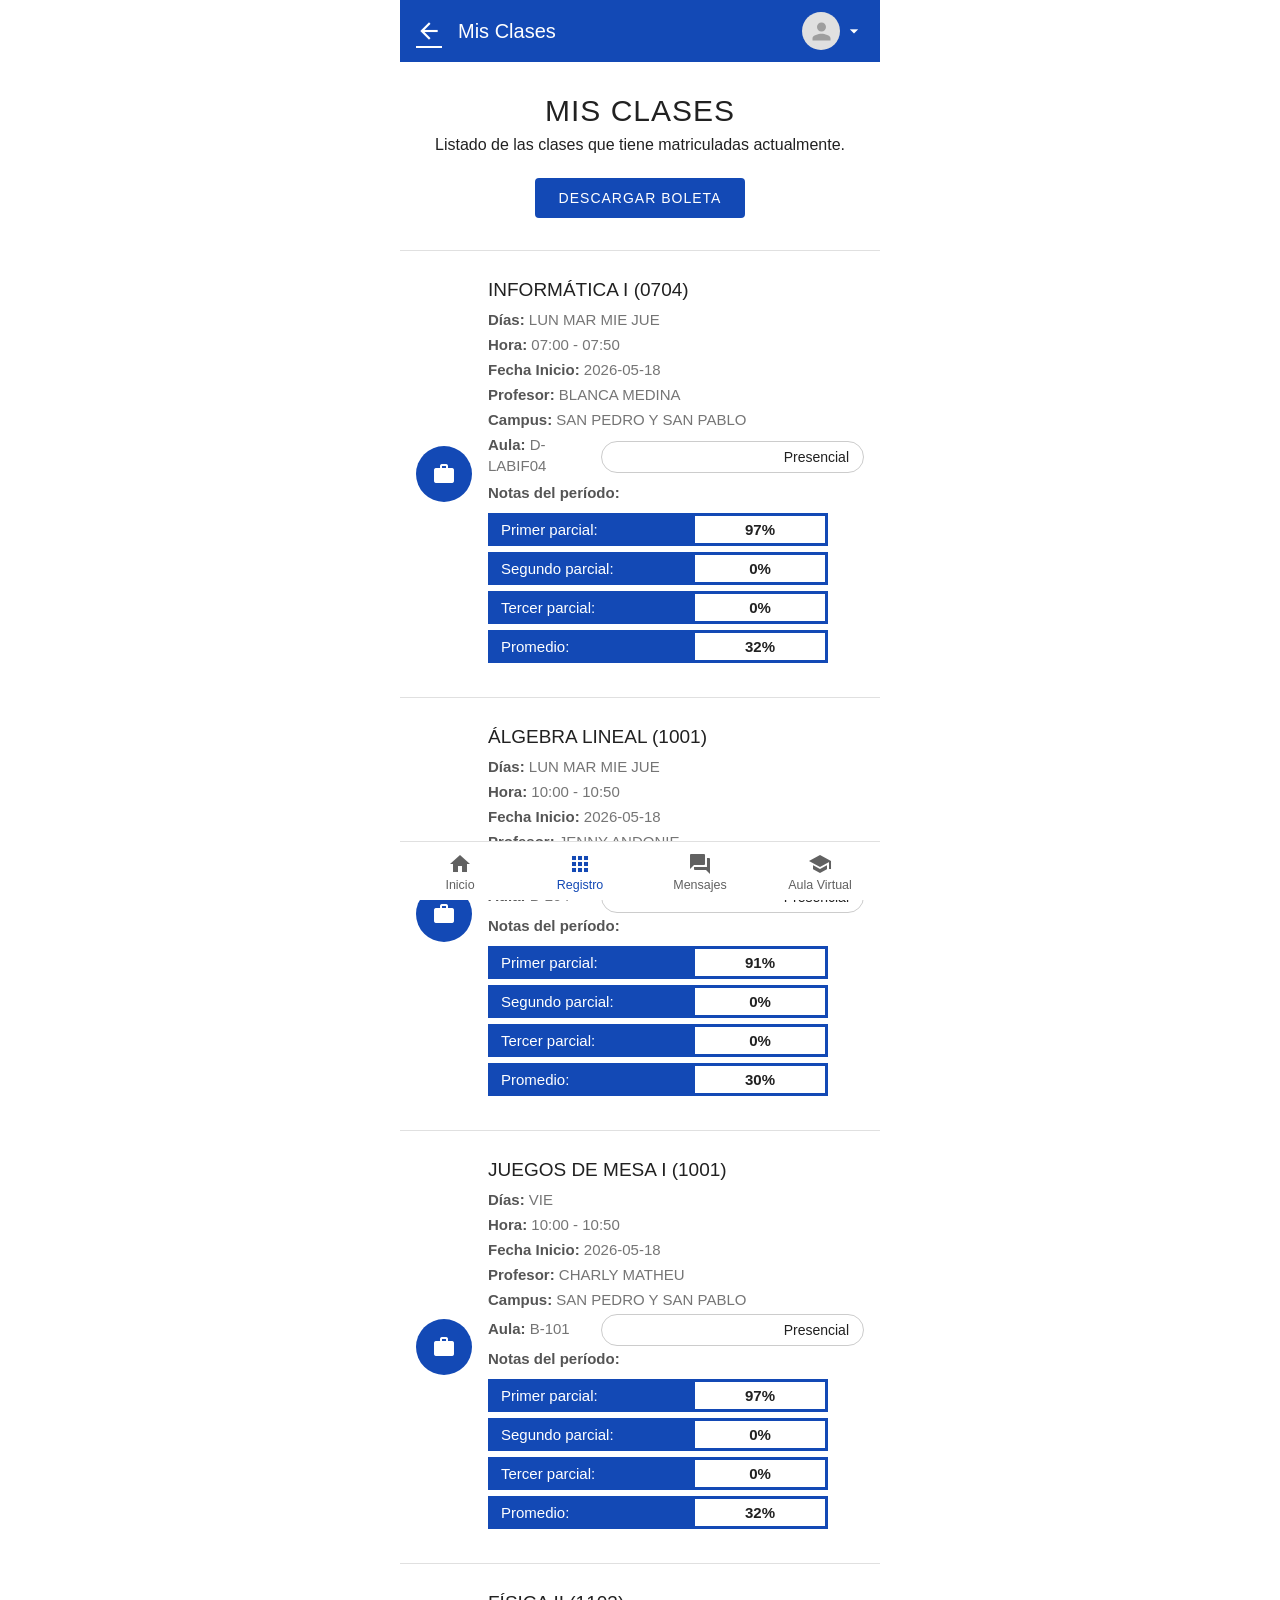
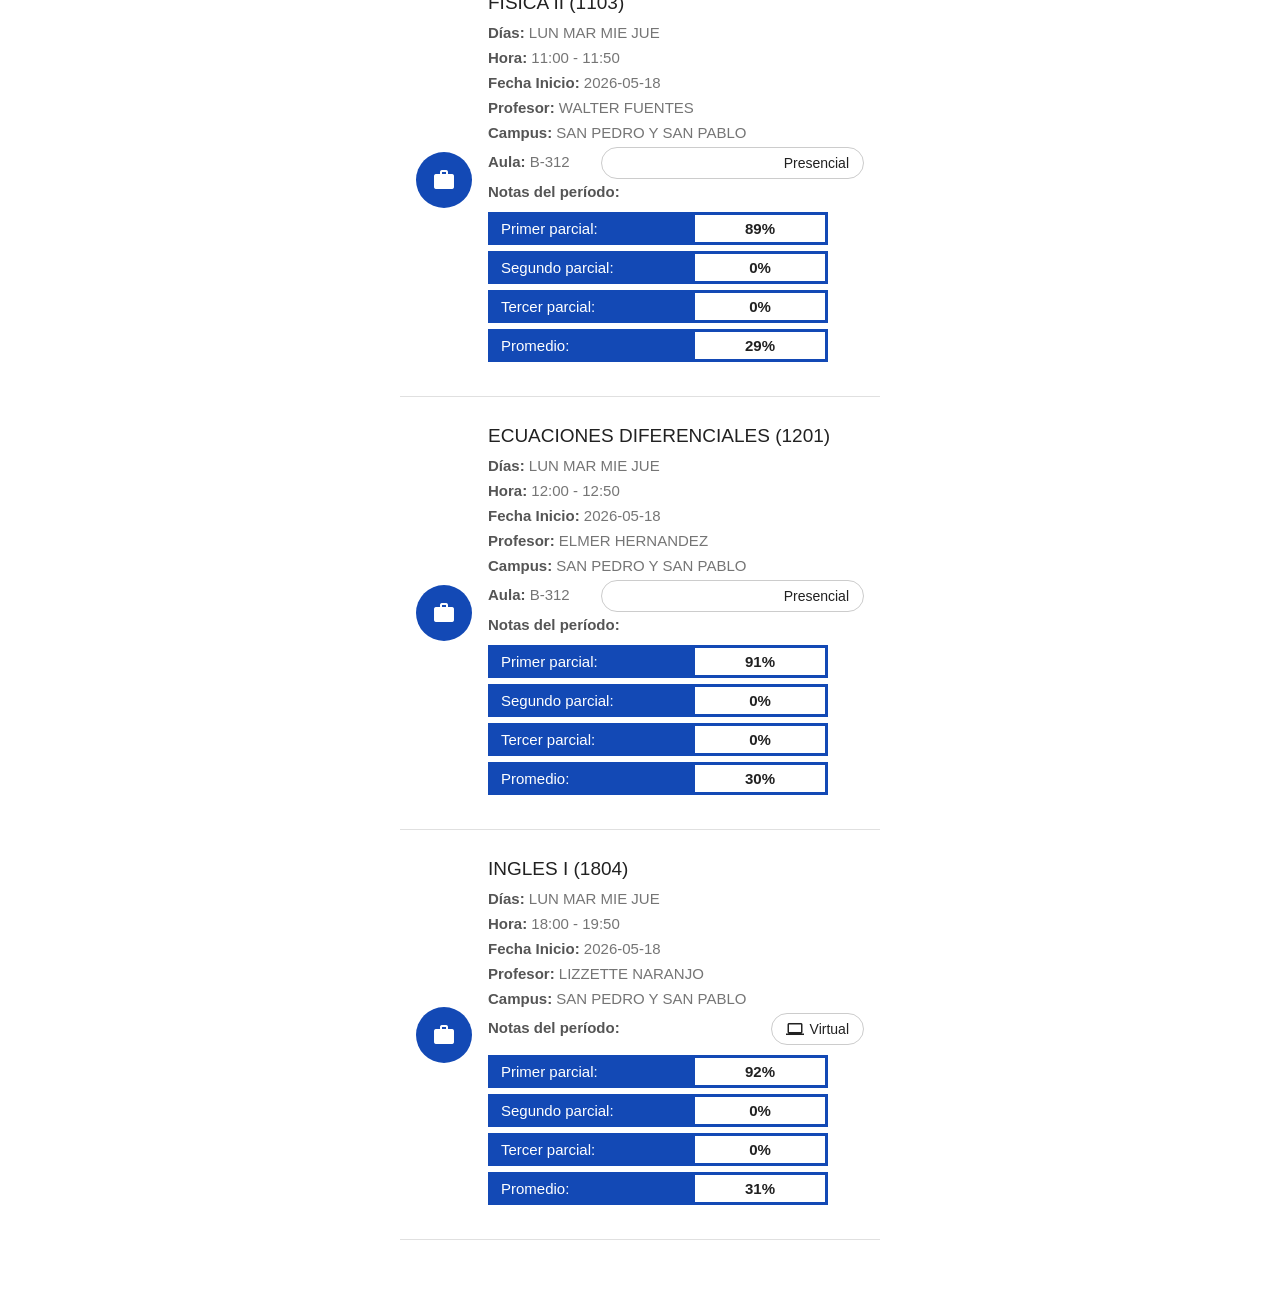
==== clases.html @ 492b10b8 "Interfaz móvil UNICAH: inicio, registro y mis clases con notas Co-Authored-By: Claude Fable 5 <norep" ====
<!DOCTYPE html>
<html lang="es">
<head>
  <meta charset="UTF-8">
  <meta name="viewport" content="width=device-width, initial-scale=1.0">
  <title>Mis Clases | UNICAH</title>
  <link href="https://fonts.googleapis.com/icon?family=Material+Icons" rel="stylesheet">
  <link rel="stylesheet" href="styles.css">
</head>
<body>

  <header class="appbar">
    <a href="registro.html" style="color:#fff;display:flex"><span class="material-icons">arrow_back</span></a>
    <h1>Mis Clases</h1>
    <div class="avatar">
      <div class="foto"></div>
      <span class="material-icons" style="font-size:20px">arrow_drop_down</span>
    </div>
  </header>

  <section class="encabezado-clases">
    <h2>MIS CLASES</h2>
    <p>Listado de las clases que tiene matriculadas actualmente.</p>
    <button class="btn">DESCARGAR BOLETA</button>
  </section>

  <!-- INFORMÁTICA I -->
  <article class="clase">
    <div class="clase-icono"><span class="material-icons">work</span></div>
    <div class="clase-info">
      <h3>INFORMÁTICA I (0704)</h3>
      <p class="dato"><strong>Días:</strong> LUN MAR MIE JUE</p>
      <p class="dato"><strong>Hora:</strong> 07:00 - 07:50</p>
      <p class="dato"><strong>Fecha Inicio:</strong> 2026-05-18</p>
      <p class="dato"><strong>Profesor:</strong> BLANCA MEDINA</p>
      <p class="dato"><strong>Campus:</strong> SAN PEDRO Y SAN PABLO</p>
      <div class="fila-aula">
        <p class="dato"><strong>Aula:</strong> D-LABIF04</p>
        <span class="chip"><span class="material-icons">apartment</span>Presencial</span>
      </div>
      <div class="notas">
        <p class="notas-titulo">Notas del período:</p>
        <table class="tabla-notas">
          <tr><td>Primer parcial:</td><td>97%</td></tr>
          <tr><td>Segundo parcial:</td><td>0%</td></tr>
          <tr><td>Tercer parcial:</td><td>0%</td></tr>
          <tr><td>Promedio:</td><td>32%</td></tr>
        </table>
      </div>
    </div>
  </article>

  <!-- ÁLGEBRA LINEAL -->
  <article class="clase">
    <div class="clase-icono"><span class="material-icons">work</span></div>
    <div class="clase-info">
      <h3>ÁLGEBRA LINEAL (1001)</h3>
      <p class="dato"><strong>Días:</strong> LUN MAR MIE JUE</p>
      <p class="dato"><strong>Hora:</strong> 10:00 - 10:50</p>
      <p class="dato"><strong>Fecha Inicio:</strong> 2026-05-18</p>
      <p class="dato"><strong>Profesor:</strong> JENNY ANDONIE</p>
      <p class="dato"><strong>Campus:</strong> SAN PEDRO Y SAN PABLO</p>
      <div class="fila-aula">
        <p class="dato"><strong>Aula:</strong> B-204</p>
        <span class="chip"><span class="material-icons">apartment</span>Presencial</span>
      </div>
      <div class="notas">
        <p class="notas-titulo">Notas del período:</p>
        <table class="tabla-notas">
          <tr><td>Primer parcial:</td><td>91%</td></tr>
          <tr><td>Segundo parcial:</td><td>0%</td></tr>
          <tr><td>Tercer parcial:</td><td>0%</td></tr>
          <tr><td>Promedio:</td><td>30%</td></tr>
        </table>
      </div>
    </div>
  </article>

  <!-- JUEGOS DE MESA I -->
  <article class="clase">
    <div class="clase-icono"><span class="material-icons">work</span></div>
    <div class="clase-info">
      <h3>JUEGOS DE MESA I (1001)</h3>
      <p class="dato"><strong>Días:</strong> VIE</p>
      <p class="dato"><strong>Hora:</strong> 10:00 - 10:50</p>
      <p class="dato"><strong>Fecha Inicio:</strong> 2026-05-18</p>
      <p class="dato"><strong>Profesor:</strong> CHARLY MATHEU</p>
      <p class="dato"><strong>Campus:</strong> SAN PEDRO Y SAN PABLO</p>
      <div class="fila-aula">
        <p class="dato"><strong>Aula:</strong> B-101</p>
        <span class="chip"><span class="material-icons">apartment</span>Presencial</span>
      </div>
      <div class="notas">
        <p class="notas-titulo">Notas del período:</p>
        <table class="tabla-notas">
          <tr><td>Primer parcial:</td><td>97%</td></tr>
          <tr><td>Segundo parcial:</td><td>0%</td></tr>
          <tr><td>Tercer parcial:</td><td>0%</td></tr>
          <tr><td>Promedio:</td><td>32%</td></tr>
        </table>
      </div>
    </div>
  </article>

  <!-- FÍSICA II -->
  <article class="clase">
    <div class="clase-icono"><span class="material-icons">work</span></div>
    <div class="clase-info">
      <h3>FÍSICA II (1103)</h3>
      <p class="dato"><strong>Días:</strong> LUN MAR MIE JUE</p>
      <p class="dato"><strong>Hora:</strong> 11:00 - 11:50</p>
      <p class="dato"><strong>Fecha Inicio:</strong> 2026-05-18</p>
      <p class="dato"><strong>Profesor:</strong> WALTER FUENTES</p>
      <p class="dato"><strong>Campus:</strong> SAN PEDRO Y SAN PABLO</p>
      <div class="fila-aula">
        <p class="dato"><strong>Aula:</strong> B-312</p>
        <span class="chip"><span class="material-icons">apartment</span>Presencial</span>
      </div>
      <div class="notas">
        <p class="notas-titulo">Notas del período:</p>
        <table class="tabla-notas">
          <tr><td>Primer parcial:</td><td>89%</td></tr>
          <tr><td>Segundo parcial:</td><td>0%</td></tr>
          <tr><td>Tercer parcial:</td><td>0%</td></tr>
          <tr><td>Promedio:</td><td>29%</td></tr>
        </table>
      </div>
    </div>
  </article>

  <!-- ECUACIONES DIFERENCIALES -->
  <article class="clase">
    <div class="clase-icono"><span class="material-icons">work</span></div>
    <div class="clase-info">
      <h3>ECUACIONES DIFERENCIALES (1201)</h3>
      <p class="dato"><strong>Días:</strong> LUN MAR MIE JUE</p>
      <p class="dato"><strong>Hora:</strong> 12:00 - 12:50</p>
      <p class="dato"><strong>Fecha Inicio:</strong> 2026-05-18</p>
      <p class="dato"><strong>Profesor:</strong> ELMER HERNANDEZ</p>
      <p class="dato"><strong>Campus:</strong> SAN PEDRO Y SAN PABLO</p>
      <div class="fila-aula">
        <p class="dato"><strong>Aula:</strong> B-312</p>
        <span class="chip"><span class="material-icons">apartment</span>Presencial</span>
      </div>
      <div class="notas">
        <p class="notas-titulo">Notas del período:</p>
        <table class="tabla-notas">
          <tr><td>Primer parcial:</td><td>91%</td></tr>
          <tr><td>Segundo parcial:</td><td>0%</td></tr>
          <tr><td>Tercer parcial:</td><td>0%</td></tr>
          <tr><td>Promedio:</td><td>30%</td></tr>
        </table>
      </div>
    </div>
  </article>

  <!-- INGLES I -->
  <article class="clase">
    <div class="clase-icono"><span class="material-icons">work</span></div>
    <div class="clase-info">
      <h3>INGLES I (1804)</h3>
      <p class="dato"><strong>Días:</strong> LUN MAR MIE JUE</p>
      <p class="dato"><strong>Hora:</strong> 18:00 - 19:50</p>
      <p class="dato"><strong>Fecha Inicio:</strong> 2026-05-18</p>
      <p class="dato"><strong>Profesor:</strong> LIZZETTE NARANJO</p>
      <p class="dato"><strong>Campus:</strong> SAN PEDRO Y SAN PABLO</p>
      <div class="fila-aula">
        <p class="dato"><strong>Notas del período:</strong></p>
        <span class="chip"><span class="material-icons">computer</span>Virtual</span>
      </div>
      <div class="notas">
        <table class="tabla-notas">
          <tr><td>Primer parcial:</td><td>92%</td></tr>
          <tr><td>Segundo parcial:</td><td>0%</td></tr>
          <tr><td>Tercer parcial:</td><td>0%</td></tr>
          <tr><td>Promedio:</td><td>31%</td></tr>
        </table>
      </div>
    </div>
  </article>

  <nav class="navbar">
    <a href="index.html">
      <span class="material-icons">home</span>
      Inicio
    </a>
    <a href="registro.html" class="activo">
      <span class="material-icons">apps</span>
      Registro
    </a>
    <a href="#">
      <span class="material-icons">forum</span>
      Mensajes
    </a>
    <a href="#">
      <span class="material-icons">school</span>
      Aula Virtual
    </a>
  </nav>

</body>
</html>
---- styles.css ----
:root {
  --azul: #1349b5;
  --azul-oscuro: #0d3a94;
  --gris-fondo: #f4f4f4;
  --gris-texto: #757575;
  --texto: #212121;
}

* {
  margin: 0;
  padding: 0;
  box-sizing: border-box;
}

body {
  font-family: Roboto, "Segoe UI", Arial, sans-serif;
  background: #fff;
  color: var(--texto);
  padding-bottom: 72px;
  max-width: 480px;
  margin: 0 auto;
}

/* ---------- Barra superior ---------- */
.appbar {
  position: sticky;
  top: 0;
  z-index: 10;
  display: flex;
  align-items: center;
  gap: 16px;
  background: var(--azul);
  color: #fff;
  padding: 12px 16px;
  min-height: 60px;
}

.appbar .material-icons {
  font-size: 26px;
  cursor: pointer;
}

.appbar h1 {
  font-size: 20px;
  font-weight: 500;
  flex: 1;
}

.avatar {
  display: flex;
  align-items: center;
  gap: 4px;
}

.avatar .foto {
  width: 38px;
  height: 38px;
  border-radius: 50%;
  background: #e0e0e0 url('data:image/svg+xml;utf8,<svg xmlns="http://www.w3.org/2000/svg" viewBox="0 0 24 24" fill="%239e9e9e"><path d="M12 12c2.21 0 4-1.79 4-4s-1.79-4-4-4-4 1.79-4 4 1.79 4 4 4zm0 2c-2.67 0-8 1.34-8 4v2h16v-2c0-2.66-5.33-4-8-4z"/></svg>') center/70% no-repeat;
}

/* ---------- Inicio ---------- */
.accesos {
  text-align: center;
  padding: 24px 16px 8px;
  background: var(--gris-fondo);
}

.accesos h2 {
  font-size: 16px;
  font-weight: 500;
  letter-spacing: 2px;
  margin-bottom: 16px;
}

.btn {
  display: inline-block;
  background: var(--azul);
  color: #fff;
  text-decoration: none;
  font-weight: 500;
  letter-spacing: 1px;
  padding: 12px 24px;
  border-radius: 4px;
  border: none;
  font-size: 14px;
  cursor: pointer;
}

.accesos .btn { margin: 0 8px 16px; }

.banner {
  margin: 16px;
  border-radius: 8px;
  overflow: hidden;
  box-shadow: 0 2px 8px rgba(0,0,0,.15);
}

.banner-img {
  background: linear-gradient(160deg, #10306e, #1349b5 55%, #2f6fe0);
  color: #fff;
  text-align: center;
  padding: 40px 24px;
}

.banner-img .escudo {
  font-size: 48px;
  margin-bottom: 24px;
}

.banner-img .amarillo {
  display: inline-block;
  background: #f5b400;
  color: #fff;
  font-size: 26px;
  font-weight: 700;
  padding: 12px 20px;
  border-radius: 12px;
  margin-bottom: 12px;
}

.banner-img .fechas {
  display: inline-block;
  background: #10306e;
  font-size: 22px;
  font-weight: 600;
  padding: 14px 22px;
  border-radius: 12px;
  margin-bottom: 32px;
}

.banner-img .contacto {
  background: #10306e;
  border-radius: 10px;
  padding: 10px 14px;
  display: flex;
  justify-content: space-between;
  align-items: center;
  font-size: 13px;
  text-align: left;
}

.banner-img .contacto strong { font-size: 16px; }

.bienvenida {
  padding: 24px 16px 40px;
  font-size: 28px;
  font-weight: 400;
}

/* ---------- Menú de registro ---------- */
.menu-lista { list-style: none; }

.menu-lista li {
  border-bottom: 1px solid #e0e0e0;
}

.menu-lista a {
  display: flex;
  align-items: center;
  gap: 20px;
  padding: 20px 16px;
  text-decoration: none;
  color: inherit;
}

.menu-icono {
  flex-shrink: 0;
  width: 48px;
  height: 48px;
  border-radius: 50%;
  background: var(--azul);
  color: #fff;
  display: flex;
  align-items: center;
  justify-content: center;
}

.menu-texto h3 {
  font-size: 18px;
  font-weight: 400;
  margin-bottom: 2px;
}

.menu-texto p {
  font-size: 14px;
  color: var(--gris-texto);
}

.menu-lista li.deshabilitado a { pointer-events: none; }
.menu-lista li.deshabilitado .menu-icono { background: #9db4e0; }
.menu-lista li.deshabilitado .menu-texto h3,
.menu-lista li.deshabilitado .menu-texto p { color: #b5b5b5; }

/* ---------- Mis clases ---------- */
.encabezado-clases {
  text-align: center;
  padding: 32px 16px;
  border-bottom: 1px solid #e0e0e0;
}

.encabezado-clases h2 {
  font-size: 30px;
  font-weight: 500;
  letter-spacing: 1px;
  margin-bottom: 8px;
}

.encabezado-clases p {
  font-size: 16px;
  margin-bottom: 24px;
}

.clase {
  display: flex;
  gap: 16px;
  padding: 28px 16px;
  border-bottom: 1px solid #e0e0e0;
}

.clase-icono {
  flex-shrink: 0;
  width: 56px;
  height: 56px;
  border-radius: 50%;
  background: var(--azul);
  color: #fff;
  display: flex;
  align-items: center;
  justify-content: center;
  align-self: center;
}

.clase-info { flex: 1; }

.clase-info h3 {
  font-size: 19px;
  font-weight: 500;
  margin-bottom: 8px;
}

.clase-info .dato {
  font-size: 15px;
  color: var(--gris-texto);
  margin-bottom: 4px;
  line-height: 1.4;
}

.clase-info .dato strong { color: #555; }

.fila-aula {
  display: flex;
  justify-content: space-between;
  align-items: center;
  gap: 8px;
}

.chip {
  display: inline-flex;
  align-items: center;
  gap: 6px;
  border: 1px solid #ccc;
  border-radius: 20px;
  padding: 6px 14px;
  font-size: 14px;
  white-space: nowrap;
  background: #fff;
}

.chip .material-icons { font-size: 18px; }

.notas { margin-top: 4px; }

.notas-titulo {
  font-size: 15px;
  font-weight: 700;
  color: #555;
  margin-bottom: 6px;
}

.tabla-notas {
  border-collapse: separate;
  border-spacing: 0 6px;
  width: 100%;
  max-width: 340px;
}

.tabla-notas td {
  border: 3px solid var(--azul);
  font-size: 15px;
  padding: 5px 10px;
}

.tabla-notas td:first-child {
  background: var(--azul);
  color: #fff;
  width: 60%;
}

.tabla-notas td:last-child {
  background: #fff;
  font-weight: 700;
  text-align: center;
}

/* ---------- Barra inferior ---------- */
.navbar {
  position: fixed;
  bottom: 0;
  left: 50%;
  transform: translateX(-50%);
  width: 100%;
  max-width: 480px;
  display: flex;
  background: #fff;
  border-top: 1px solid #e0e0e0;
  z-index: 10;
}

.navbar a {
  flex: 1;
  display: flex;
  flex-direction: column;
  align-items: center;
  gap: 2px;
  padding: 10px 0 8px;
  text-decoration: none;
  color: #616161;
  font-size: 12.5px;
}

.navbar a.activo { color: var(--azul); }
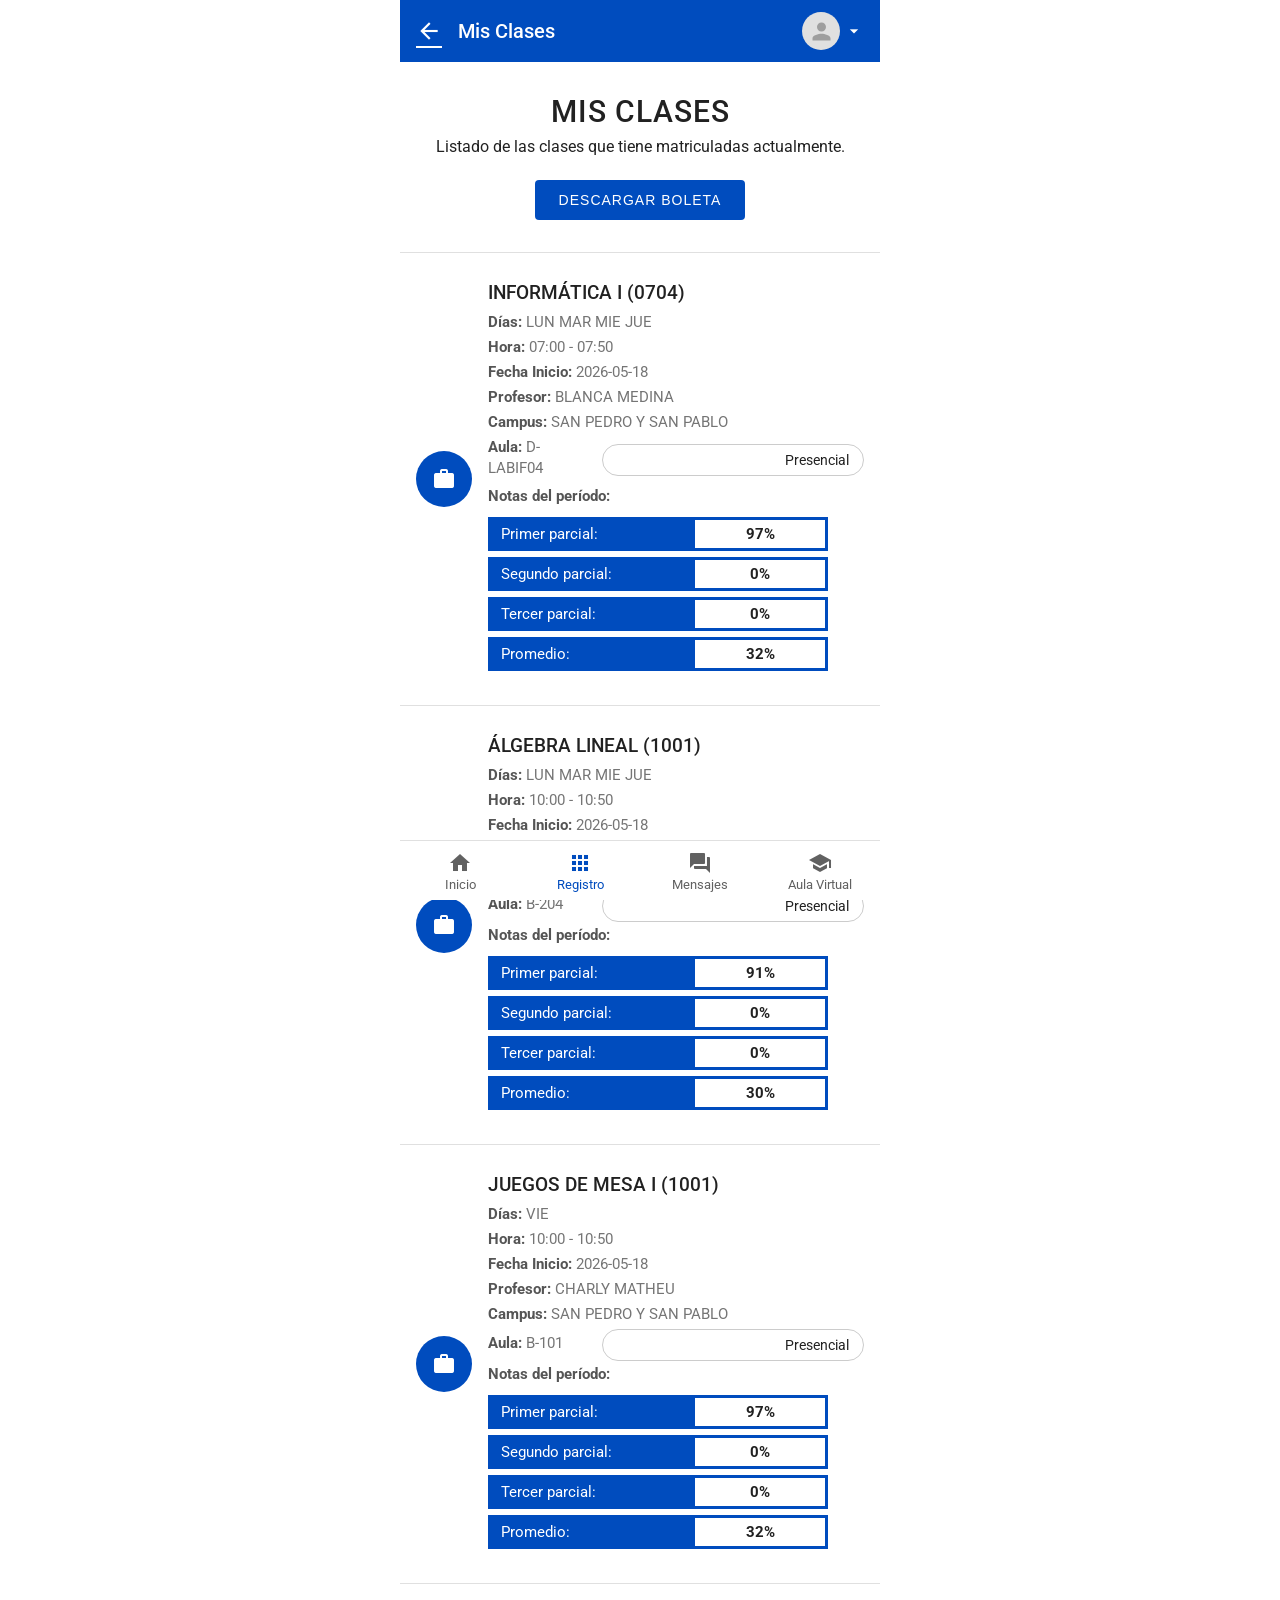
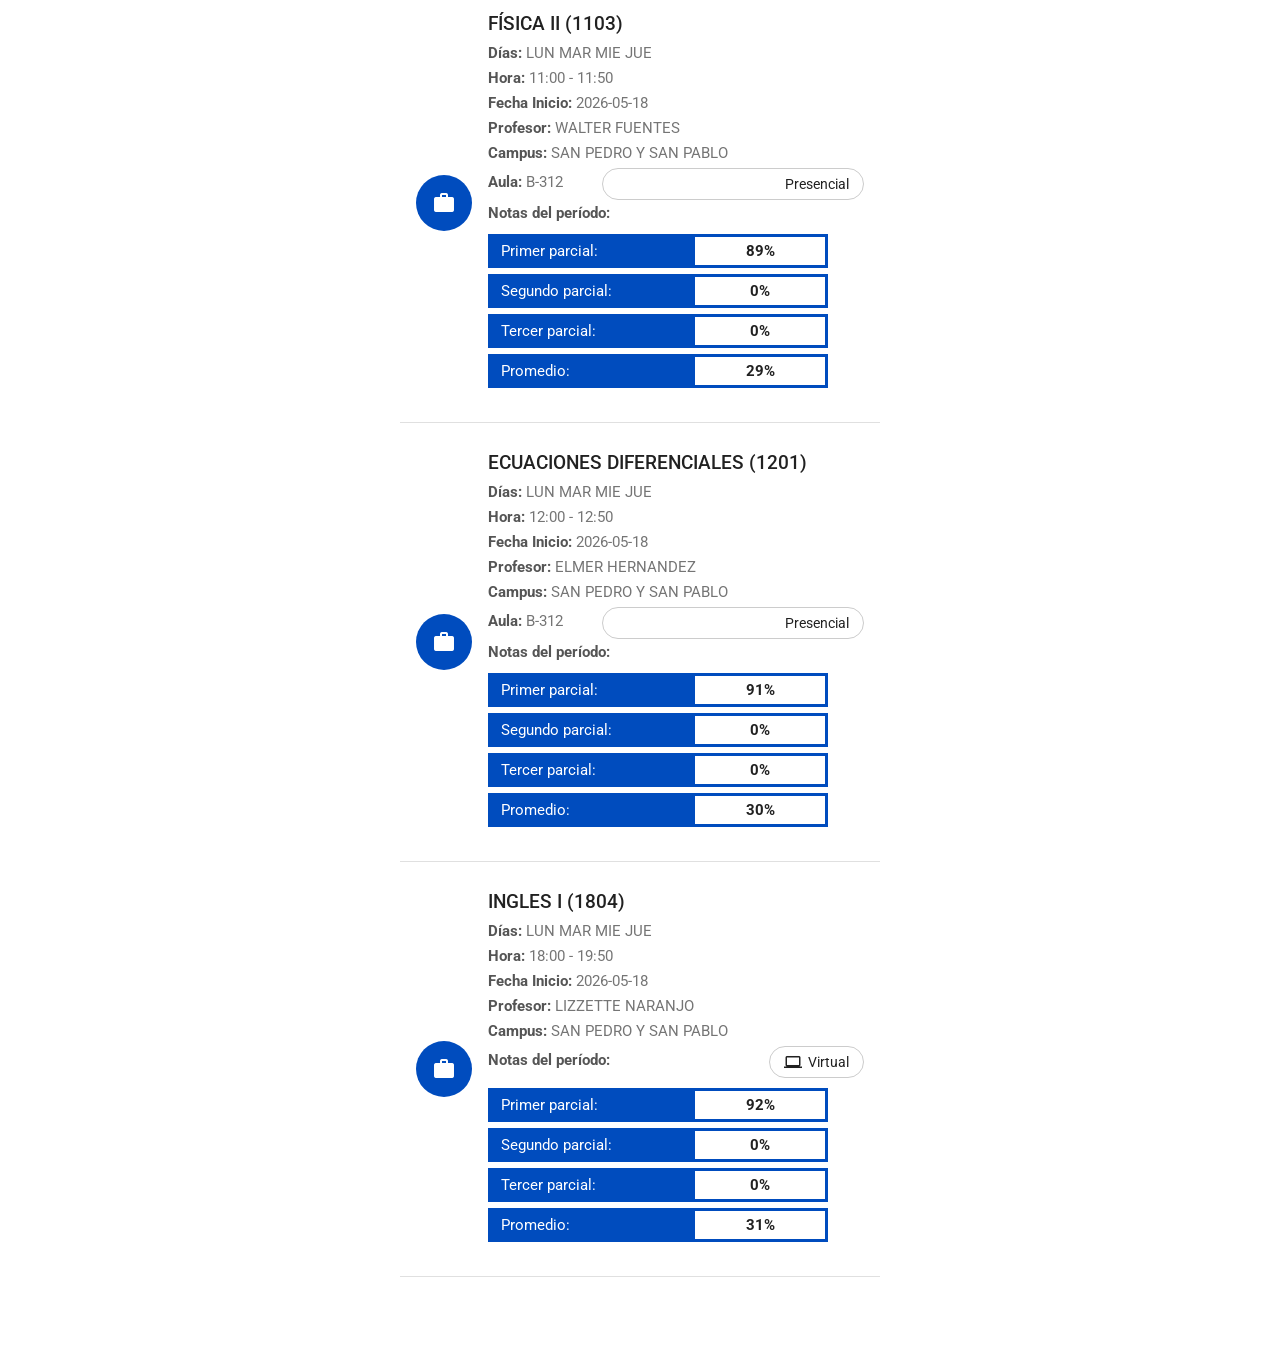
==== commit 785134ac: "Usar tipografía Roboto y azul oficial #004CBE; banner en blanco Co-Authored-By: Claude Fable 5 <nore" ====
--- a/clases.html
+++ b/clases.html
@@ -4,6 +4,7 @@
   <meta charset="UTF-8">
   <meta name="viewport" content="width=device-width, initial-scale=1.0">
   <title>Mis Clases | UNICAH</title>
+  <link rel="stylesheet" href="https://fonts.googleapis.com/css?family=Roboto:300,400,500,700&display=swap">
   <link href="https://fonts.googleapis.com/icon?family=Material+Icons" rel="stylesheet">
   <link rel="stylesheet" href="styles.css">
 </head>
--- a/styles.css
+++ b/styles.css
@@ -1,6 +1,6 @@
 :root {
-  --azul: #1349b5;
-  --azul-oscuro: #0d3a94;
+  --azul: #004cbe;
+  --azul-oscuro: #003a94;
   --gris-fondo: #f4f4f4;
   --gris-texto: #757575;
   --texto: #212121;
@@ -94,53 +94,9 @@
   border-radius: 8px;
   overflow: hidden;
   box-shadow: 0 2px 8px rgba(0,0,0,.15);
-}
-
-.banner-img {
-  background: linear-gradient(160deg, #10306e, #1349b5 55%, #2f6fe0);
-  color: #fff;
-  text-align: center;
-  padding: 40px 24px;
-}
-
-.banner-img .escudo {
-  font-size: 48px;
-  margin-bottom: 24px;
-}
-
-.banner-img .amarillo {
-  display: inline-block;
-  background: #f5b400;
-  color: #fff;
-  font-size: 26px;
-  font-weight: 700;
-  padding: 12px 20px;
-  border-radius: 12px;
-  margin-bottom: 12px;
-}
-
-.banner-img .fechas {
-  display: inline-block;
-  background: #10306e;
-  font-size: 22px;
-  font-weight: 600;
-  padding: 14px 22px;
-  border-radius: 12px;
-  margin-bottom: 32px;
-}
-
-.banner-img .contacto {
-  background: #10306e;
-  border-radius: 10px;
-  padding: 10px 14px;
-  display: flex;
-  justify-content: space-between;
-  align-items: center;
-  font-size: 13px;
-  text-align: left;
-}
-
-.banner-img .contacto strong { font-size: 16px; }
+  background: #fff;
+  min-height: 420px;
+}
 
 .bienvenida {
   padding: 24px 16px 40px;
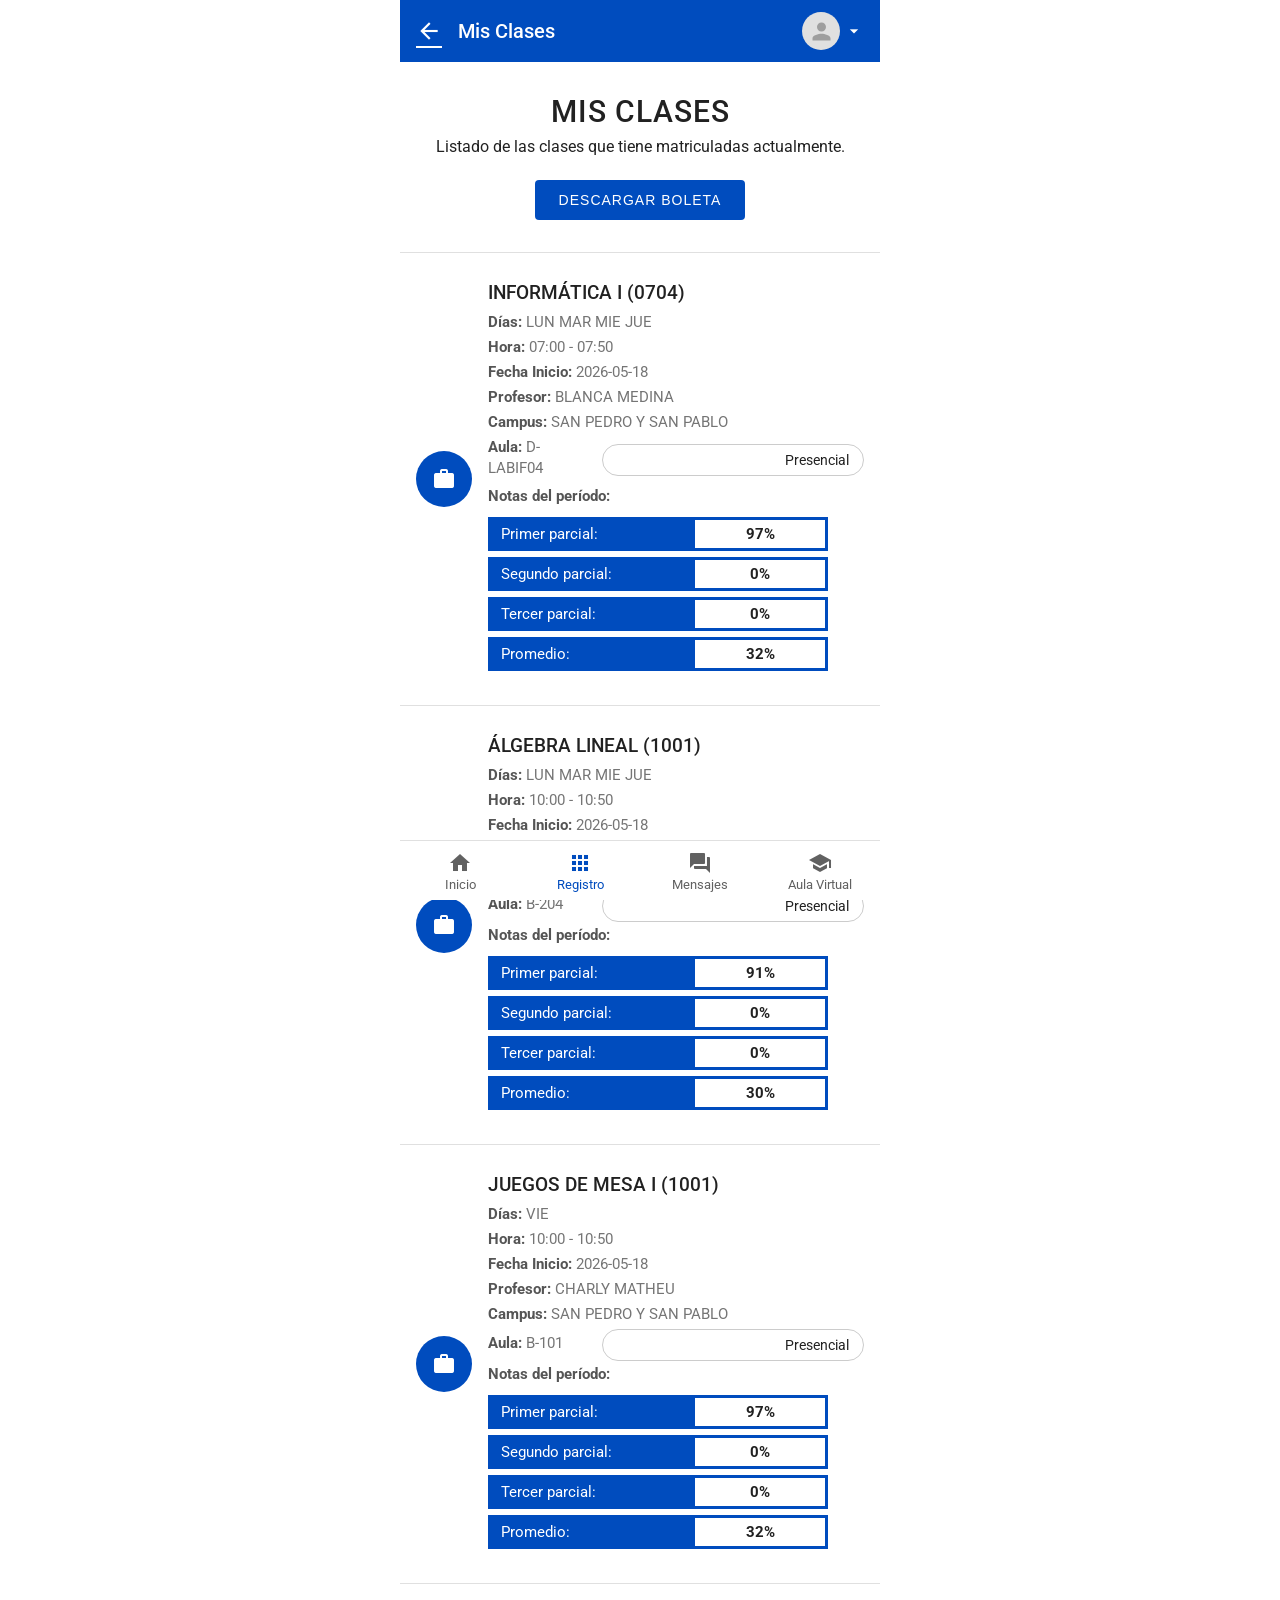
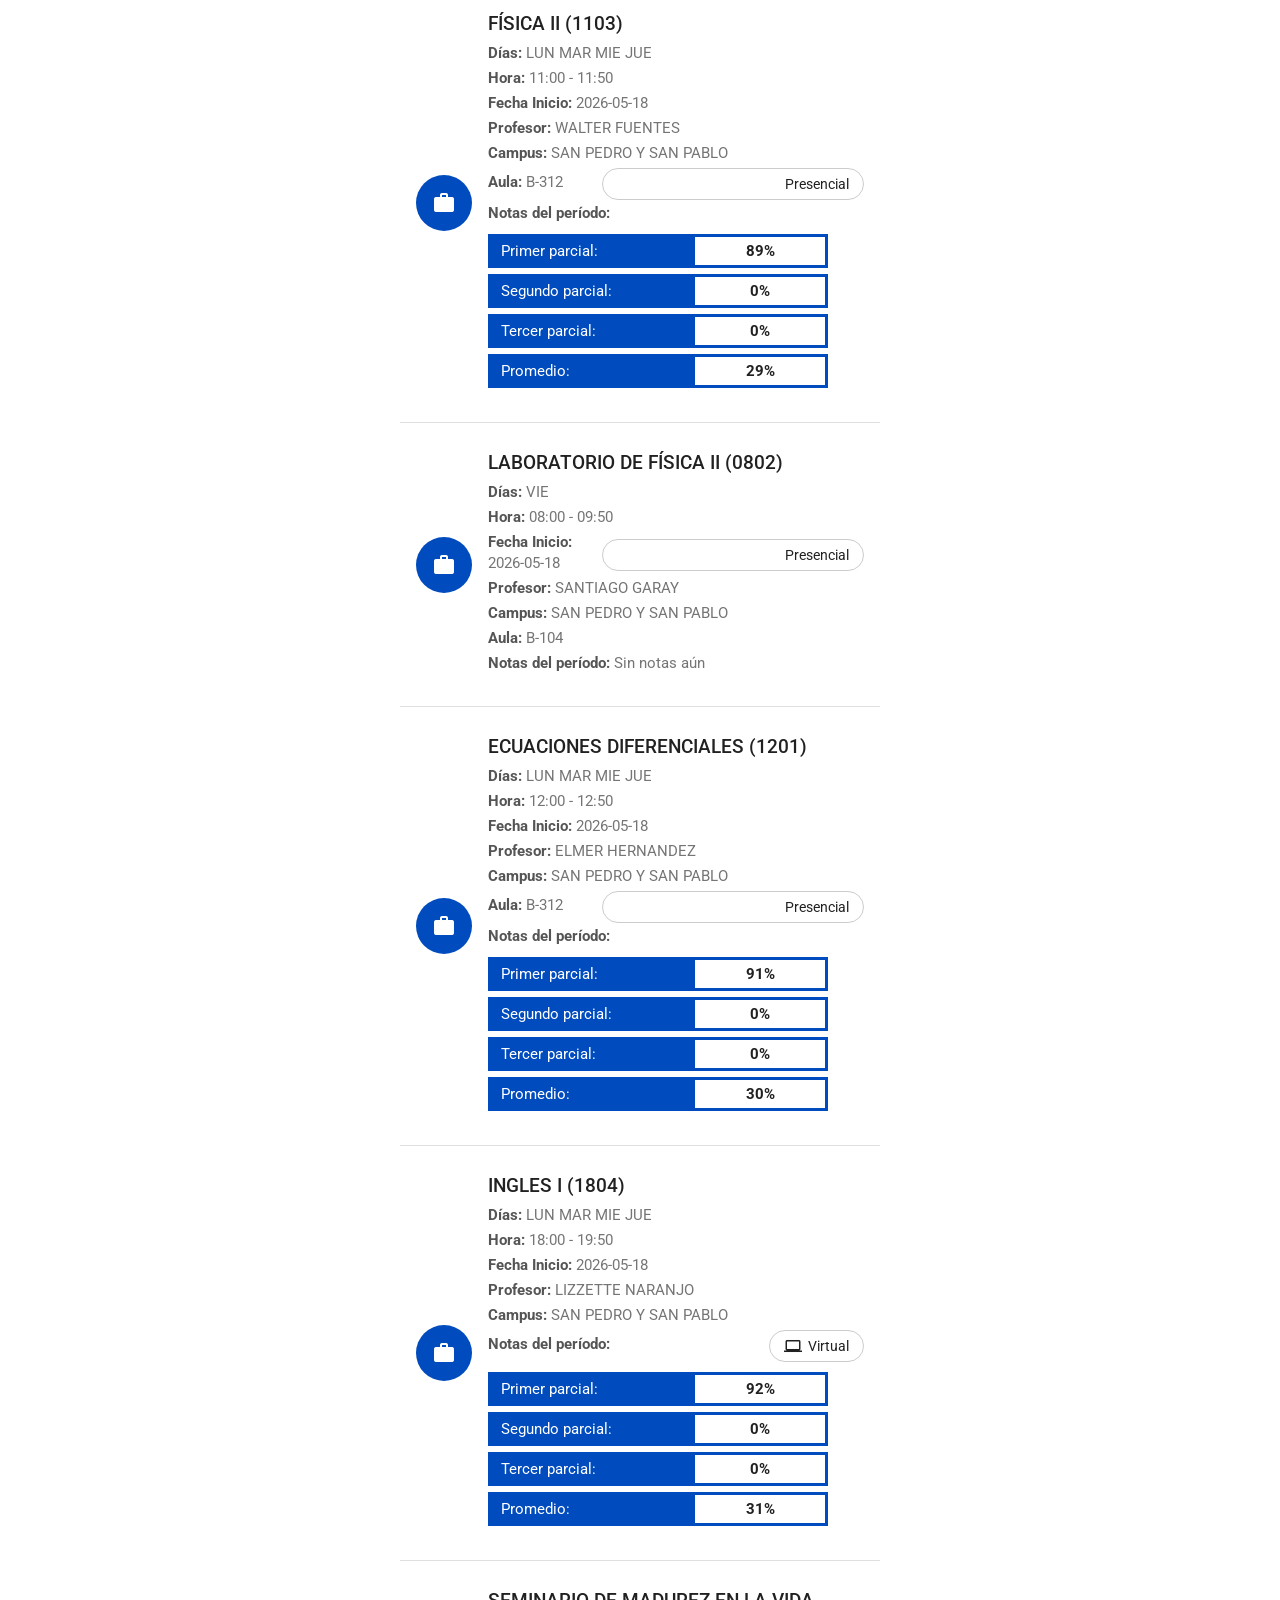
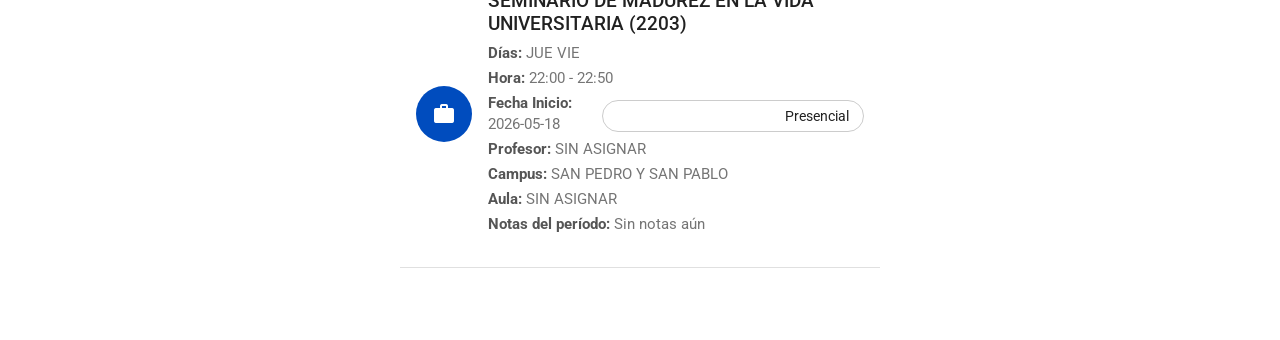
==== commit b5253993: "Agregar Laboratorio de Física II y Seminario de Madurez a Mis Clases Co-Authored-By: Claude Fable 5 " ====
--- a/clases.html
+++ b/clases.html
@@ -129,6 +129,24 @@
     </div>
   </article>
 
+  <!-- LABORATORIO DE FÍSICA II -->
+  <article class="clase">
+    <div class="clase-icono"><span class="material-icons">work</span></div>
+    <div class="clase-info">
+      <h3>LABORATORIO DE FÍSICA II (0802)</h3>
+      <p class="dato"><strong>Días:</strong> VIE</p>
+      <p class="dato"><strong>Hora:</strong> 08:00 - 09:50</p>
+      <div class="fila-aula">
+        <p class="dato"><strong>Fecha Inicio:</strong> 2026-05-18</p>
+        <span class="chip"><span class="material-icons">apartment</span>Presencial</span>
+      </div>
+      <p class="dato"><strong>Profesor:</strong> SANTIAGO GARAY</p>
+      <p class="dato"><strong>Campus:</strong> SAN PEDRO Y SAN PABLO</p>
+      <p class="dato"><strong>Aula:</strong> B-104</p>
+      <p class="dato"><strong>Notas del período:</strong> Sin notas aún</p>
+    </div>
+  </article>
+
   <!-- ECUACIONES DIFERENCIALES -->
   <article class="clase">
     <div class="clase-icono"><span class="material-icons">work</span></div>
@@ -177,6 +195,24 @@
           <tr><td>Promedio:</td><td>31%</td></tr>
         </table>
       </div>
+    </div>
+  </article>
+
+  <!-- SEMINARIO DE MADUREZ -->
+  <article class="clase">
+    <div class="clase-icono"><span class="material-icons">work</span></div>
+    <div class="clase-info">
+      <h3>SEMINARIO DE MADUREZ EN LA VIDA UNIVERSITARIA (2203)</h3>
+      <p class="dato"><strong>Días:</strong> JUE VIE</p>
+      <p class="dato"><strong>Hora:</strong> 22:00 - 22:50</p>
+      <div class="fila-aula">
+        <p class="dato"><strong>Fecha Inicio:</strong> 2026-05-18</p>
+        <span class="chip"><span class="material-icons">apartment</span>Presencial</span>
+      </div>
+      <p class="dato"><strong>Profesor:</strong> SIN ASIGNAR</p>
+      <p class="dato"><strong>Campus:</strong> SAN PEDRO Y SAN PABLO</p>
+      <p class="dato"><strong>Aula:</strong> SIN ASIGNAR</p>
+      <p class="dato"><strong>Notas del período:</strong> Sin notas aún</p>
     </div>
   </article>
 
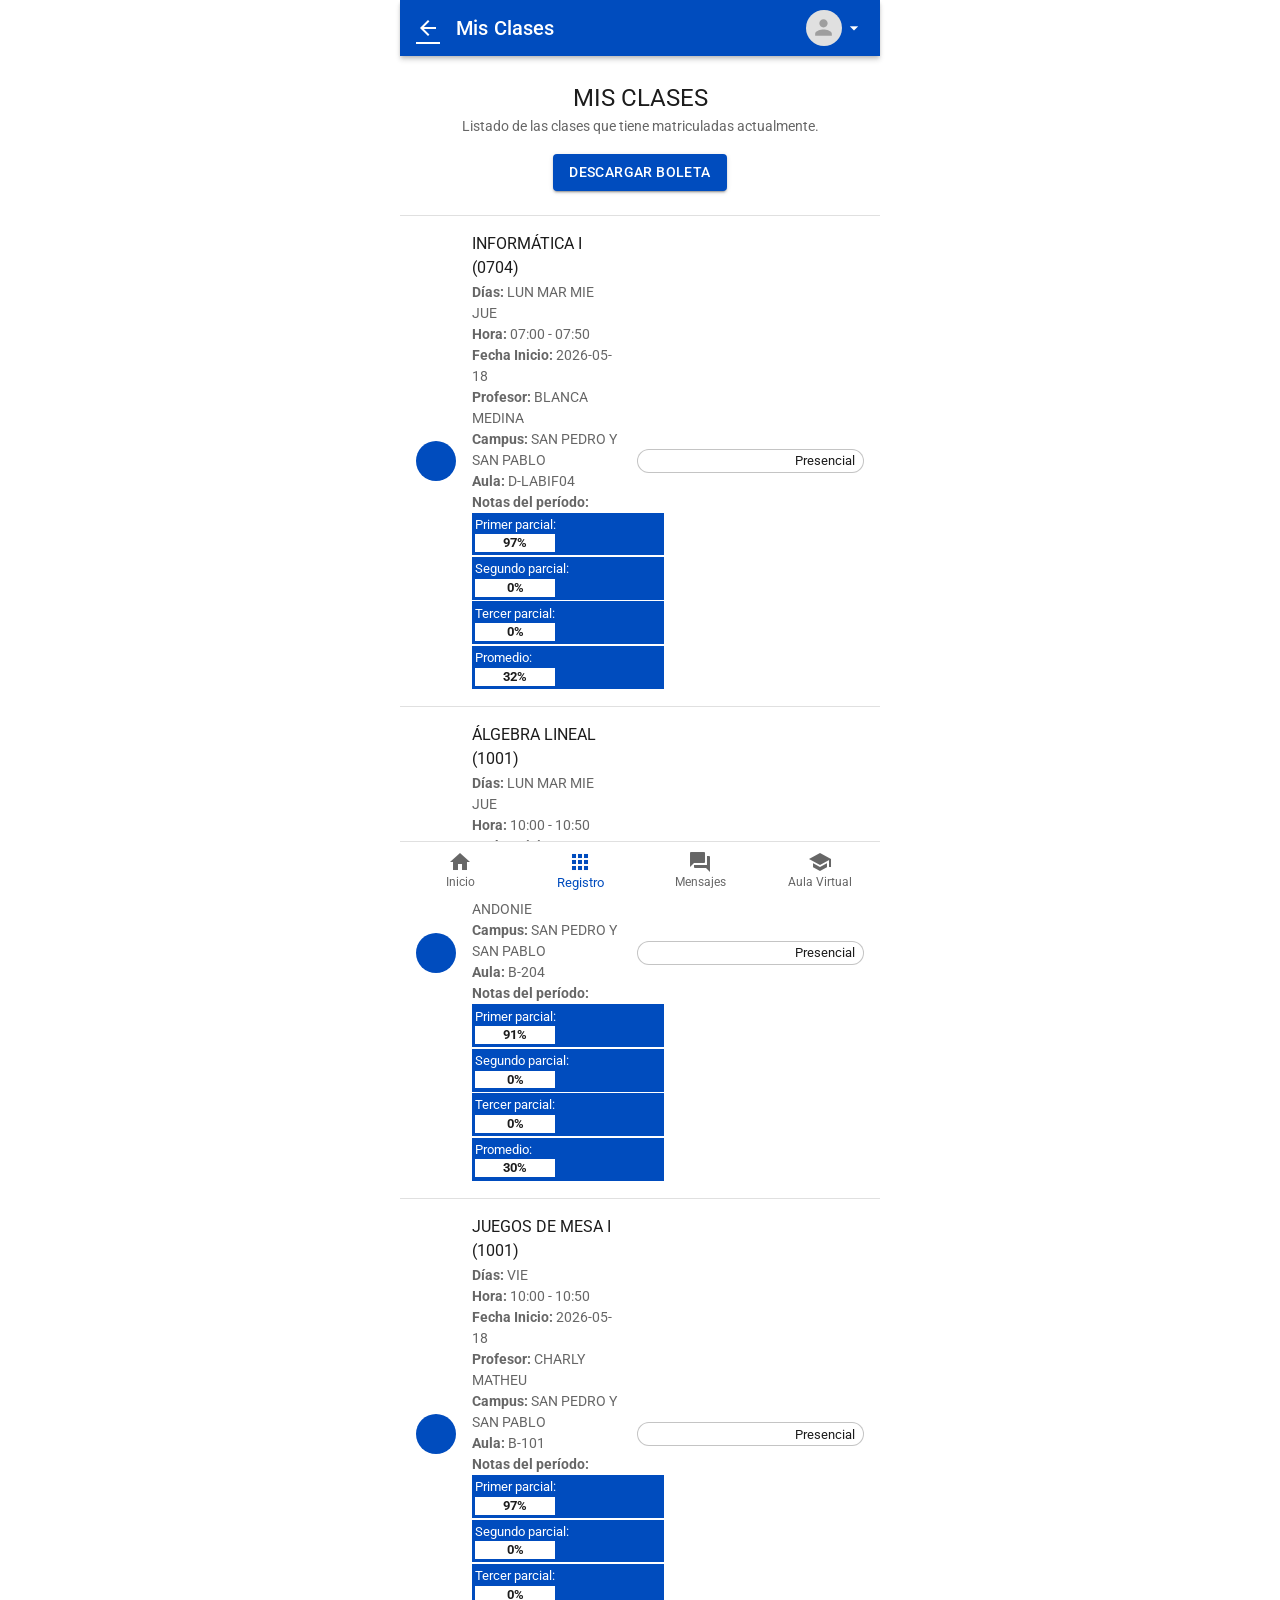
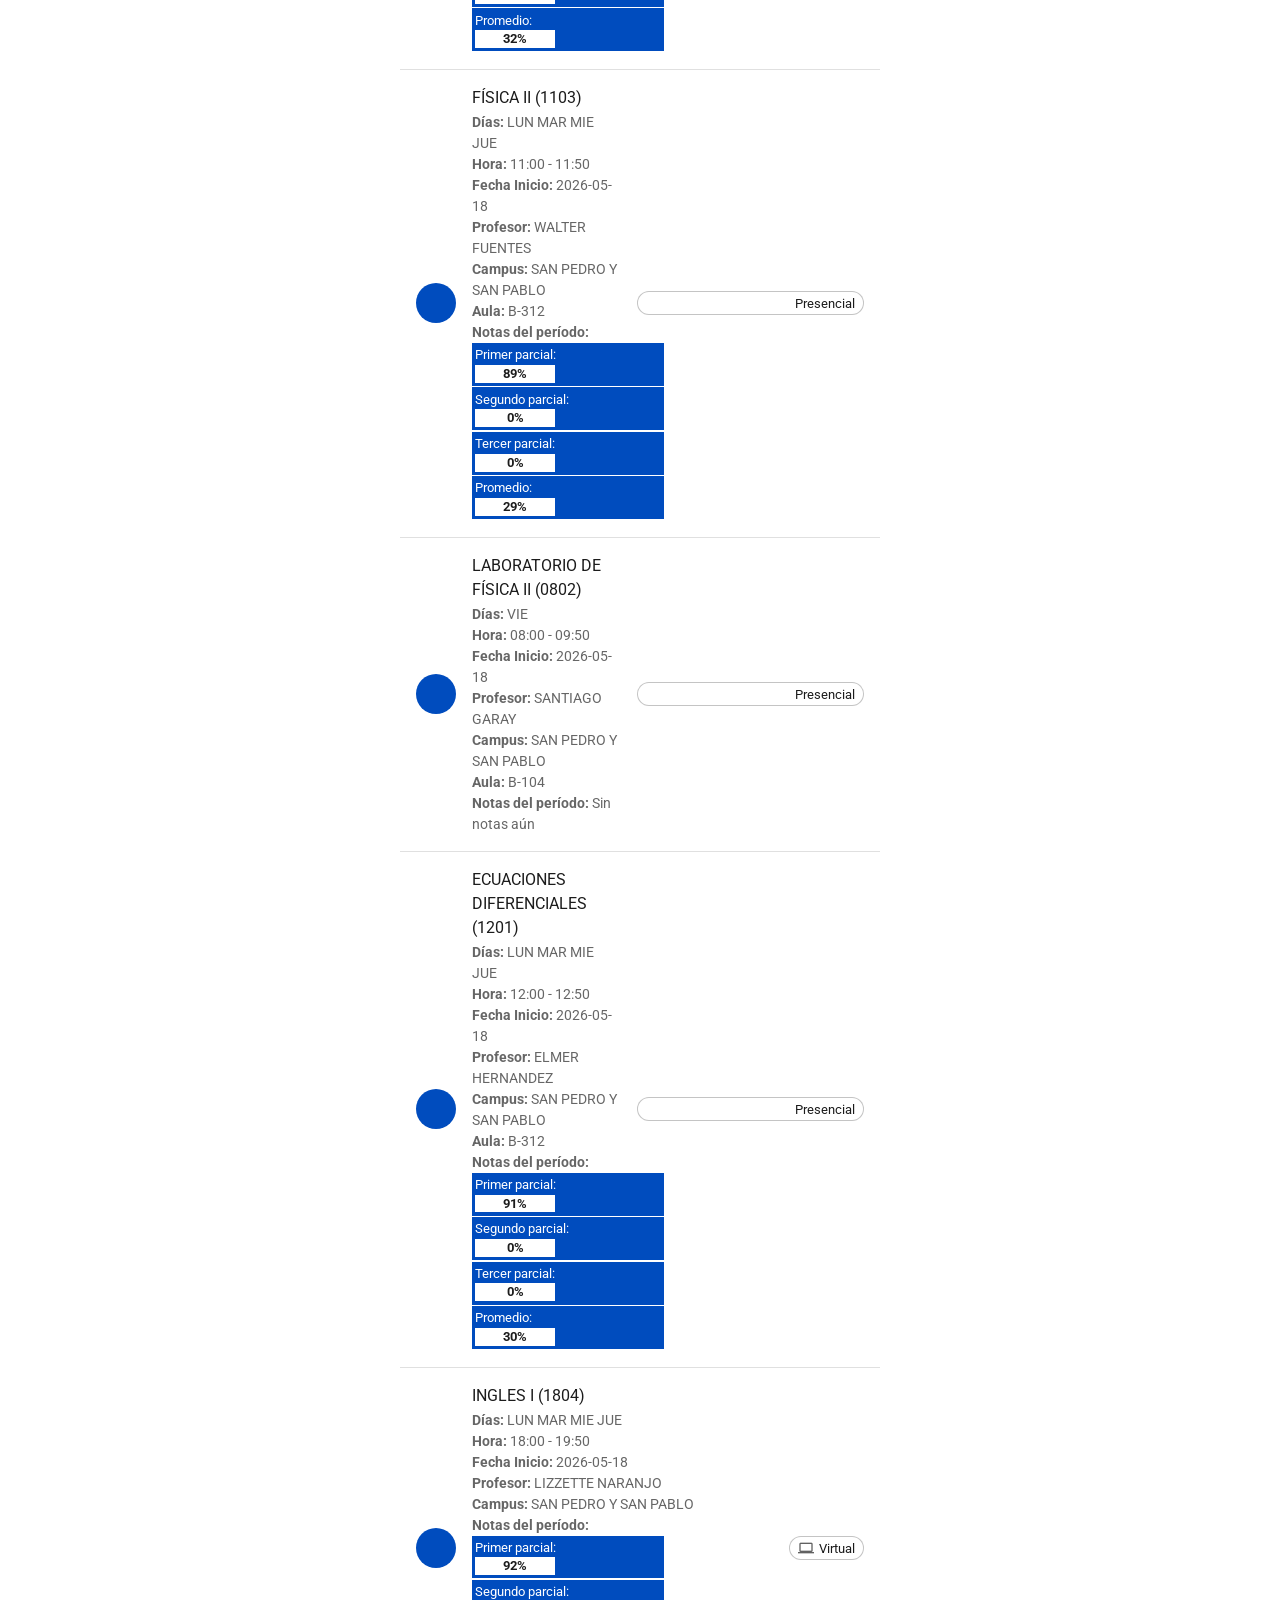
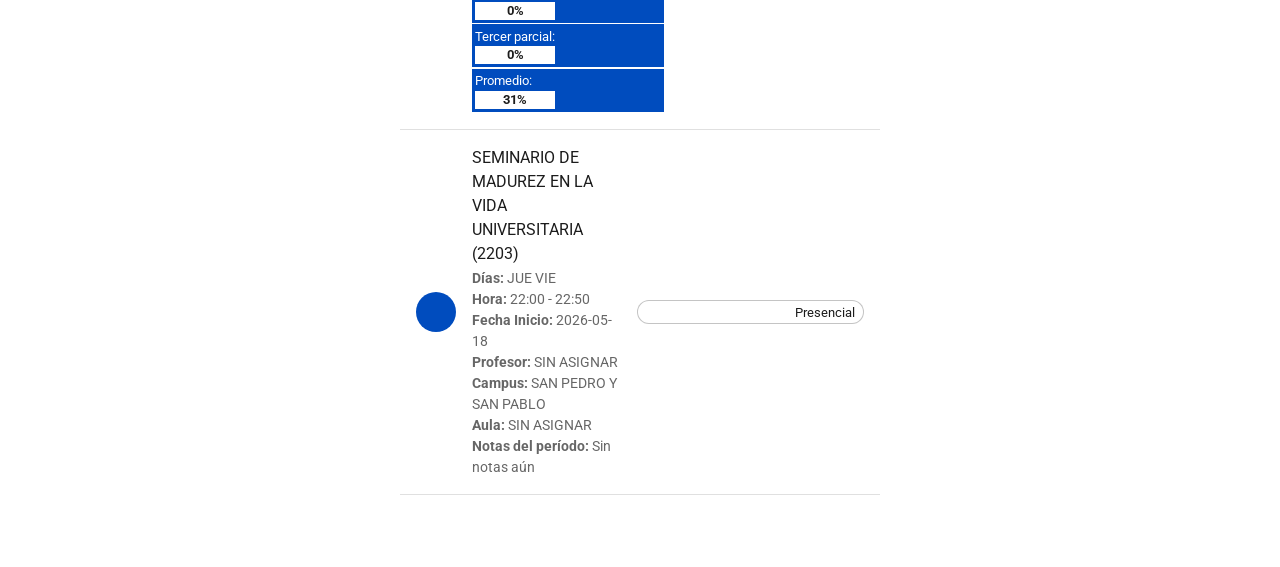
==== commit 08d1e607: "Rediseño fiel al sitio real: tabla de notas original, chips MUI, banner con bullets Co-Authored-By: " ====
--- a/clases.html
+++ b/clases.html
@@ -22,198 +22,159 @@
   <section class="encabezado-clases">
     <h2>MIS CLASES</h2>
     <p>Listado de las clases que tiene matriculadas actualmente.</p>
-    <button class="btn">DESCARGAR BOLETA</button>
+    <button class="btn">Descargar boleta</button>
   </section>
+  <hr class="divisor">
 
   <!-- INFORMÁTICA I -->
   <article class="clase">
-    <div class="clase-icono"><span class="material-icons">work</span></div>
+    <div class="clase-icono"><span class="material-icons">backpack</span></div>
     <div class="clase-info">
       <h3>INFORMÁTICA I (0704)</h3>
-      <p class="dato"><strong>Días:</strong> LUN MAR MIE JUE</p>
-      <p class="dato"><strong>Hora:</strong> 07:00 - 07:50</p>
-      <p class="dato"><strong>Fecha Inicio:</strong> 2026-05-18</p>
-      <p class="dato"><strong>Profesor:</strong> BLANCA MEDINA</p>
-      <p class="dato"><strong>Campus:</strong> SAN PEDRO Y SAN PABLO</p>
-      <div class="fila-aula">
-        <p class="dato"><strong>Aula:</strong> D-LABIF04</p>
-        <span class="chip"><span class="material-icons">apartment</span>Presencial</span>
-      </div>
-      <div class="notas">
-        <p class="notas-titulo">Notas del período:</p>
-        <table class="tabla-notas">
-          <tr><td>Primer parcial:</td><td>97%</td></tr>
-          <tr><td>Segundo parcial:</td><td>0%</td></tr>
-          <tr><td>Tercer parcial:</td><td>0%</td></tr>
-          <tr><td>Promedio:</td><td>32%</td></tr>
-        </table>
-      </div>
-    </div>
+      <div class="dato"><b>Días:</b> LUN MAR MIE JUE</div>
+      <div class="dato"><b>Hora:</b> 07:00 - 07:50</div>
+      <div class="dato"><b>Fecha Inicio:</b> 2026-05-18</div>
+      <div class="dato"><b>Profesor:</b> BLANCA MEDINA</div>
+      <div class="dato"><b>Campus:</b> SAN PEDRO Y SAN PABLO</div>
+      <div class="dato"><b>Aula:</b> D-LABIF04</div>
+      <div class="dato"><b>Notas del período:</b></div>
+      <div class="tablanota"><label>Primer parcial: </label><span>97%</span></div>
+      <div class="tablanota"><label>Segundo parcial: </label><span>0%</span></div>
+      <div class="tablanota"><label>Tercer parcial: </label><span>0%</span></div>
+      <div class="tablanota"><label>Promedio: </label><span>32%</span></div>
+    </div>
+    <span class="chip"><span class="material-icons">apartment</span>Presencial</span>
   </article>
 
   <!-- ÁLGEBRA LINEAL -->
   <article class="clase">
-    <div class="clase-icono"><span class="material-icons">work</span></div>
+    <div class="clase-icono"><span class="material-icons">backpack</span></div>
     <div class="clase-info">
       <h3>ÁLGEBRA LINEAL (1001)</h3>
-      <p class="dato"><strong>Días:</strong> LUN MAR MIE JUE</p>
-      <p class="dato"><strong>Hora:</strong> 10:00 - 10:50</p>
-      <p class="dato"><strong>Fecha Inicio:</strong> 2026-05-18</p>
-      <p class="dato"><strong>Profesor:</strong> JENNY ANDONIE</p>
-      <p class="dato"><strong>Campus:</strong> SAN PEDRO Y SAN PABLO</p>
-      <div class="fila-aula">
-        <p class="dato"><strong>Aula:</strong> B-204</p>
-        <span class="chip"><span class="material-icons">apartment</span>Presencial</span>
-      </div>
-      <div class="notas">
-        <p class="notas-titulo">Notas del período:</p>
-        <table class="tabla-notas">
-          <tr><td>Primer parcial:</td><td>91%</td></tr>
-          <tr><td>Segundo parcial:</td><td>0%</td></tr>
-          <tr><td>Tercer parcial:</td><td>0%</td></tr>
-          <tr><td>Promedio:</td><td>30%</td></tr>
-        </table>
-      </div>
-    </div>
+      <div class="dato"><b>Días:</b> LUN MAR MIE JUE</div>
+      <div class="dato"><b>Hora:</b> 10:00 - 10:50</div>
+      <div class="dato"><b>Fecha Inicio:</b> 2026-05-18</div>
+      <div class="dato"><b>Profesor:</b> JENNY ANDONIE</div>
+      <div class="dato"><b>Campus:</b> SAN PEDRO Y SAN PABLO</div>
+      <div class="dato"><b>Aula:</b> B-204</div>
+      <div class="dato"><b>Notas del período:</b></div>
+      <div class="tablanota"><label>Primer parcial: </label><span>91%</span></div>
+      <div class="tablanota"><label>Segundo parcial: </label><span>0%</span></div>
+      <div class="tablanota"><label>Tercer parcial: </label><span>0%</span></div>
+      <div class="tablanota"><label>Promedio: </label><span>30%</span></div>
+    </div>
+    <span class="chip"><span class="material-icons">apartment</span>Presencial</span>
   </article>
 
   <!-- JUEGOS DE MESA I -->
   <article class="clase">
-    <div class="clase-icono"><span class="material-icons">work</span></div>
+    <div class="clase-icono"><span class="material-icons">backpack</span></div>
     <div class="clase-info">
       <h3>JUEGOS DE MESA I (1001)</h3>
-      <p class="dato"><strong>Días:</strong> VIE</p>
-      <p class="dato"><strong>Hora:</strong> 10:00 - 10:50</p>
-      <p class="dato"><strong>Fecha Inicio:</strong> 2026-05-18</p>
-      <p class="dato"><strong>Profesor:</strong> CHARLY MATHEU</p>
-      <p class="dato"><strong>Campus:</strong> SAN PEDRO Y SAN PABLO</p>
-      <div class="fila-aula">
-        <p class="dato"><strong>Aula:</strong> B-101</p>
-        <span class="chip"><span class="material-icons">apartment</span>Presencial</span>
-      </div>
-      <div class="notas">
-        <p class="notas-titulo">Notas del período:</p>
-        <table class="tabla-notas">
-          <tr><td>Primer parcial:</td><td>97%</td></tr>
-          <tr><td>Segundo parcial:</td><td>0%</td></tr>
-          <tr><td>Tercer parcial:</td><td>0%</td></tr>
-          <tr><td>Promedio:</td><td>32%</td></tr>
-        </table>
-      </div>
-    </div>
+      <div class="dato"><b>Días:</b> VIE</div>
+      <div class="dato"><b>Hora:</b> 10:00 - 10:50</div>
+      <div class="dato"><b>Fecha Inicio:</b> 2026-05-18</div>
+      <div class="dato"><b>Profesor:</b> CHARLY MATHEU</div>
+      <div class="dato"><b>Campus:</b> SAN PEDRO Y SAN PABLO</div>
+      <div class="dato"><b>Aula:</b> B-101</div>
+      <div class="dato"><b>Notas del período:</b></div>
+      <div class="tablanota"><label>Primer parcial: </label><span>97%</span></div>
+      <div class="tablanota"><label>Segundo parcial: </label><span>0%</span></div>
+      <div class="tablanota"><label>Tercer parcial: </label><span>0%</span></div>
+      <div class="tablanota"><label>Promedio: </label><span>32%</span></div>
+    </div>
+    <span class="chip"><span class="material-icons">apartment</span>Presencial</span>
   </article>
 
   <!-- FÍSICA II -->
   <article class="clase">
-    <div class="clase-icono"><span class="material-icons">work</span></div>
+    <div class="clase-icono"><span class="material-icons">backpack</span></div>
     <div class="clase-info">
       <h3>FÍSICA II (1103)</h3>
-      <p class="dato"><strong>Días:</strong> LUN MAR MIE JUE</p>
-      <p class="dato"><strong>Hora:</strong> 11:00 - 11:50</p>
-      <p class="dato"><strong>Fecha Inicio:</strong> 2026-05-18</p>
-      <p class="dato"><strong>Profesor:</strong> WALTER FUENTES</p>
-      <p class="dato"><strong>Campus:</strong> SAN PEDRO Y SAN PABLO</p>
-      <div class="fila-aula">
-        <p class="dato"><strong>Aula:</strong> B-312</p>
-        <span class="chip"><span class="material-icons">apartment</span>Presencial</span>
-      </div>
-      <div class="notas">
-        <p class="notas-titulo">Notas del período:</p>
-        <table class="tabla-notas">
-          <tr><td>Primer parcial:</td><td>89%</td></tr>
-          <tr><td>Segundo parcial:</td><td>0%</td></tr>
-          <tr><td>Tercer parcial:</td><td>0%</td></tr>
-          <tr><td>Promedio:</td><td>29%</td></tr>
-        </table>
-      </div>
-    </div>
+      <div class="dato"><b>Días:</b> LUN MAR MIE JUE</div>
+      <div class="dato"><b>Hora:</b> 11:00 - 11:50</div>
+      <div class="dato"><b>Fecha Inicio:</b> 2026-05-18</div>
+      <div class="dato"><b>Profesor:</b> WALTER FUENTES</div>
+      <div class="dato"><b>Campus:</b> SAN PEDRO Y SAN PABLO</div>
+      <div class="dato"><b>Aula:</b> B-312</div>
+      <div class="dato"><b>Notas del período:</b></div>
+      <div class="tablanota"><label>Primer parcial: </label><span>89%</span></div>
+      <div class="tablanota"><label>Segundo parcial: </label><span>0%</span></div>
+      <div class="tablanota"><label>Tercer parcial: </label><span>0%</span></div>
+      <div class="tablanota"><label>Promedio: </label><span>29%</span></div>
+    </div>
+    <span class="chip"><span class="material-icons">apartment</span>Presencial</span>
   </article>
 
   <!-- LABORATORIO DE FÍSICA II -->
   <article class="clase">
-    <div class="clase-icono"><span class="material-icons">work</span></div>
+    <div class="clase-icono"><span class="material-icons">backpack</span></div>
     <div class="clase-info">
       <h3>LABORATORIO DE FÍSICA II (0802)</h3>
-      <p class="dato"><strong>Días:</strong> VIE</p>
-      <p class="dato"><strong>Hora:</strong> 08:00 - 09:50</p>
-      <div class="fila-aula">
-        <p class="dato"><strong>Fecha Inicio:</strong> 2026-05-18</p>
-        <span class="chip"><span class="material-icons">apartment</span>Presencial</span>
-      </div>
-      <p class="dato"><strong>Profesor:</strong> SANTIAGO GARAY</p>
-      <p class="dato"><strong>Campus:</strong> SAN PEDRO Y SAN PABLO</p>
-      <p class="dato"><strong>Aula:</strong> B-104</p>
-      <p class="dato"><strong>Notas del período:</strong> Sin notas aún</p>
-    </div>
+      <div class="dato"><b>Días:</b> VIE</div>
+      <div class="dato"><b>Hora:</b> 08:00 - 09:50</div>
+      <div class="dato"><b>Fecha Inicio:</b> 2026-05-18</div>
+      <div class="dato"><b>Profesor:</b> SANTIAGO GARAY</div>
+      <div class="dato"><b>Campus:</b> SAN PEDRO Y SAN PABLO</div>
+      <div class="dato"><b>Aula:</b> B-104</div>
+      <div class="dato"><b>Notas del período:</b> Sin notas aún</div>
+    </div>
+    <span class="chip"><span class="material-icons">apartment</span>Presencial</span>
   </article>
 
   <!-- ECUACIONES DIFERENCIALES -->
   <article class="clase">
-    <div class="clase-icono"><span class="material-icons">work</span></div>
+    <div class="clase-icono"><span class="material-icons">backpack</span></div>
     <div class="clase-info">
       <h3>ECUACIONES DIFERENCIALES (1201)</h3>
-      <p class="dato"><strong>Días:</strong> LUN MAR MIE JUE</p>
-      <p class="dato"><strong>Hora:</strong> 12:00 - 12:50</p>
-      <p class="dato"><strong>Fecha Inicio:</strong> 2026-05-18</p>
-      <p class="dato"><strong>Profesor:</strong> ELMER HERNANDEZ</p>
-      <p class="dato"><strong>Campus:</strong> SAN PEDRO Y SAN PABLO</p>
-      <div class="fila-aula">
-        <p class="dato"><strong>Aula:</strong> B-312</p>
-        <span class="chip"><span class="material-icons">apartment</span>Presencial</span>
-      </div>
-      <div class="notas">
-        <p class="notas-titulo">Notas del período:</p>
-        <table class="tabla-notas">
-          <tr><td>Primer parcial:</td><td>91%</td></tr>
-          <tr><td>Segundo parcial:</td><td>0%</td></tr>
-          <tr><td>Tercer parcial:</td><td>0%</td></tr>
-          <tr><td>Promedio:</td><td>30%</td></tr>
-        </table>
-      </div>
-    </div>
+      <div class="dato"><b>Días:</b> LUN MAR MIE JUE</div>
+      <div class="dato"><b>Hora:</b> 12:00 - 12:50</div>
+      <div class="dato"><b>Fecha Inicio:</b> 2026-05-18</div>
+      <div class="dato"><b>Profesor:</b> ELMER HERNANDEZ</div>
+      <div class="dato"><b>Campus:</b> SAN PEDRO Y SAN PABLO</div>
+      <div class="dato"><b>Aula:</b> B-312</div>
+      <div class="dato"><b>Notas del período:</b></div>
+      <div class="tablanota"><label>Primer parcial: </label><span>91%</span></div>
+      <div class="tablanota"><label>Segundo parcial: </label><span>0%</span></div>
+      <div class="tablanota"><label>Tercer parcial: </label><span>0%</span></div>
+      <div class="tablanota"><label>Promedio: </label><span>30%</span></div>
+    </div>
+    <span class="chip"><span class="material-icons">apartment</span>Presencial</span>
   </article>
 
   <!-- INGLES I -->
   <article class="clase">
-    <div class="clase-icono"><span class="material-icons">work</span></div>
+    <div class="clase-icono"><span class="material-icons">backpack</span></div>
     <div class="clase-info">
       <h3>INGLES I (1804)</h3>
-      <p class="dato"><strong>Días:</strong> LUN MAR MIE JUE</p>
-      <p class="dato"><strong>Hora:</strong> 18:00 - 19:50</p>
-      <p class="dato"><strong>Fecha Inicio:</strong> 2026-05-18</p>
-      <p class="dato"><strong>Profesor:</strong> LIZZETTE NARANJO</p>
-      <p class="dato"><strong>Campus:</strong> SAN PEDRO Y SAN PABLO</p>
-      <div class="fila-aula">
-        <p class="dato"><strong>Notas del período:</strong></p>
-        <span class="chip"><span class="material-icons">computer</span>Virtual</span>
-      </div>
-      <div class="notas">
-        <table class="tabla-notas">
-          <tr><td>Primer parcial:</td><td>92%</td></tr>
-          <tr><td>Segundo parcial:</td><td>0%</td></tr>
-          <tr><td>Tercer parcial:</td><td>0%</td></tr>
-          <tr><td>Promedio:</td><td>31%</td></tr>
-        </table>
-      </div>
-    </div>
+      <div class="dato"><b>Días:</b> LUN MAR MIE JUE</div>
+      <div class="dato"><b>Hora:</b> 18:00 - 19:50</div>
+      <div class="dato"><b>Fecha Inicio:</b> 2026-05-18</div>
+      <div class="dato"><b>Profesor:</b> LIZZETTE NARANJO</div>
+      <div class="dato"><b>Campus:</b> SAN PEDRO Y SAN PABLO</div>
+      <div class="dato"><b>Notas del período:</b></div>
+      <div class="tablanota"><label>Primer parcial: </label><span>92%</span></div>
+      <div class="tablanota"><label>Segundo parcial: </label><span>0%</span></div>
+      <div class="tablanota"><label>Tercer parcial: </label><span>0%</span></div>
+      <div class="tablanota"><label>Promedio: </label><span>31%</span></div>
+    </div>
+    <span class="chip"><span class="material-icons">laptop</span>Virtual</span>
   </article>
 
   <!-- SEMINARIO DE MADUREZ -->
   <article class="clase">
-    <div class="clase-icono"><span class="material-icons">work</span></div>
+    <div class="clase-icono"><span class="material-icons">backpack</span></div>
     <div class="clase-info">
       <h3>SEMINARIO DE MADUREZ EN LA VIDA UNIVERSITARIA (2203)</h3>
-      <p class="dato"><strong>Días:</strong> JUE VIE</p>
-      <p class="dato"><strong>Hora:</strong> 22:00 - 22:50</p>
-      <div class="fila-aula">
-        <p class="dato"><strong>Fecha Inicio:</strong> 2026-05-18</p>
-        <span class="chip"><span class="material-icons">apartment</span>Presencial</span>
-      </div>
-      <p class="dato"><strong>Profesor:</strong> SIN ASIGNAR</p>
-      <p class="dato"><strong>Campus:</strong> SAN PEDRO Y SAN PABLO</p>
-      <p class="dato"><strong>Aula:</strong> SIN ASIGNAR</p>
-      <p class="dato"><strong>Notas del período:</strong> Sin notas aún</p>
-    </div>
+      <div class="dato"><b>Días:</b> JUE VIE</div>
+      <div class="dato"><b>Hora:</b> 22:00 - 22:50</div>
+      <div class="dato"><b>Fecha Inicio:</b> 2026-05-18</div>
+      <div class="dato"><b>Profesor:</b> SIN ASIGNAR</div>
+      <div class="dato"><b>Campus:</b> SAN PEDRO Y SAN PABLO</div>
+      <div class="dato"><b>Aula:</b> SIN ASIGNAR</div>
+      <div class="dato"><b>Notas del período:</b> Sin notas aún</div>
+    </div>
+    <span class="chip"><span class="material-icons">apartment</span>Presencial</span>
   </article>
 
   <nav class="navbar">
--- a/styles.css
+++ b/styles.css
@@ -1,9 +1,9 @@
 :root {
   --azul: #004cbe;
   --azul-oscuro: #003a94;
-  --gris-fondo: #f4f4f4;
-  --gris-texto: #757575;
-  --texto: #212121;
+  --gris-fondo: #f5f5f5;
+  --texto: #1c1c1c;
+  --texto-sec: rgba(0, 0, 0, .6);
 }
 
 * {
@@ -11,6 +11,8 @@
   padding: 0;
   box-sizing: border-box;
 }
+
+html { height: 100%; }
 
 body {
   font-family: Roboto, "Segoe UI", Arial, sans-serif;
@@ -19,9 +21,12 @@
   padding-bottom: 72px;
   max-width: 480px;
   margin: 0 auto;
-}
-
-/* ---------- Barra superior ---------- */
+  min-height: 100%;
+}
+
+body.home { background: var(--gris-fondo); }
+
+/* ---------- Barra superior (MuiAppBar) ---------- */
 .appbar {
   position: sticky;
   top: 0;
@@ -31,99 +36,177 @@
   gap: 16px;
   background: var(--azul);
   color: #fff;
-  padding: 12px 16px;
-  min-height: 60px;
+  padding: 0 16px;
+  min-height: 56px;
+  box-shadow: 0 2px 4px -1px rgba(0,0,0,.2), 0 4px 5px 0 rgba(0,0,0,.14);
 }
 
 .appbar .material-icons {
-  font-size: 26px;
+  font-size: 24px;
   cursor: pointer;
 }
 
 .appbar h1 {
-  font-size: 20px;
+  font-size: 1.25rem;
   font-weight: 500;
+  letter-spacing: .0075em;
   flex: 1;
 }
 
 .avatar {
   display: flex;
   align-items: center;
-  gap: 4px;
+  gap: 2px;
 }
 
 .avatar .foto {
-  width: 38px;
-  height: 38px;
+  width: 36px;
+  height: 36px;
   border-radius: 50%;
   background: #e0e0e0 url('data:image/svg+xml;utf8,<svg xmlns="http://www.w3.org/2000/svg" viewBox="0 0 24 24" fill="%239e9e9e"><path d="M12 12c2.21 0 4-1.79 4-4s-1.79-4-4-4-4 1.79-4 4 1.79 4 4 4zm0 2c-2.67 0-8 1.34-8 4v2h16v-2c0-2.66-5.33-4-8-4z"/></svg>') center/70% no-repeat;
 }
+
+/* ---------- Botones (MuiButton contained) ---------- */
+.btn {
+  display: inline-block;
+  background: var(--azul);
+  color: #fff;
+  text-decoration: none;
+  text-transform: uppercase;
+  font-family: inherit;
+  font-weight: 500;
+  font-size: .875rem;
+  letter-spacing: .02857em;
+  line-height: 1.75;
+  padding: 6px 16px;
+  border-radius: 4px;
+  border: none;
+  cursor: pointer;
+  box-shadow: 0 3px 1px -2px rgba(0,0,0,.2), 0 2px 2px 0 rgba(0,0,0,.14), 0 1px 5px 0 rgba(0,0,0,.12);
+}
+
+.btn:active { background: var(--azul-oscuro); }
 
 /* ---------- Inicio ---------- */
 .accesos {
   text-align: center;
-  padding: 24px 16px 8px;
-  background: var(--gris-fondo);
+  padding: 28px 16px 12px;
 }
 
 .accesos h2 {
-  font-size: 16px;
+  font-size: 1rem;
   font-weight: 500;
-  letter-spacing: 2px;
-  margin-bottom: 16px;
-}
-
-.btn {
-  display: inline-block;
-  background: var(--azul);
-  color: #fff;
-  text-decoration: none;
-  font-weight: 500;
-  letter-spacing: 1px;
-  padding: 12px 24px;
-  border-radius: 4px;
-  border: none;
-  font-size: 14px;
-  cursor: pointer;
-}
-
-.accesos .btn { margin: 0 8px 16px; }
+  letter-spacing: 3px;
+  margin-bottom: 20px;
+}
+
+.accesos .btn { margin: 0 8px 16px; padding: 10px 24px; }
 
 .banner {
   margin: 16px;
   border-radius: 8px;
   overflow: hidden;
-  box-shadow: 0 2px 8px rgba(0,0,0,.15);
-  background: #fff;
-  min-height: 420px;
-}
+  box-shadow: 0 2px 8px rgba(0,0,0,.18);
+  background: linear-gradient(165deg, #0b2a63 0%, #004cbe 55%, #2f6fe0 100%);
+  color: #fff;
+  text-align: center;
+  padding: 32px 22px 22px;
+}
+
+.banner .marca {
+  font-size: .8rem;
+  font-weight: 700;
+  letter-spacing: 4px;
+  opacity: .85;
+  margin-bottom: 20px;
+}
+
+.banner .titulo {
+  display: inline-block;
+  background: #f5b400;
+  color: #fff;
+  font-size: 1.55rem;
+  font-weight: 700;
+  line-height: 1.2;
+  padding: 12px 22px;
+  border-radius: 12px;
+  margin-bottom: 14px;
+}
+
+.banner .fechas {
+  display: inline-block;
+  background: #0b2a63;
+  font-size: 1.2rem;
+  font-weight: 600;
+  line-height: 1.3;
+  padding: 12px 20px;
+  border-radius: 12px;
+  margin-bottom: 22px;
+}
+
+.banner ul {
+  list-style: none;
+  text-align: left;
+  margin: 0 auto 24px;
+  max-width: 320px;
+}
+
+.banner ul li {
+  display: flex;
+  gap: 10px;
+  align-items: flex-start;
+  font-size: .9rem;
+  line-height: 1.45;
+  margin-bottom: 10px;
+}
+
+.banner ul li .material-icons {
+  font-size: 18px;
+  color: #f5b400;
+  margin-top: 1px;
+}
+
+.banner .contacto {
+  background: #0b2a63;
+  border-radius: 10px;
+  padding: 10px 14px;
+  display: flex;
+  justify-content: space-between;
+  align-items: center;
+  gap: 8px;
+  font-size: .8rem;
+  text-align: left;
+}
+
+.banner .contacto .material-icons { font-size: 22px; }
+.banner .contacto strong { font-size: .95rem; }
 
 .bienvenida {
-  padding: 24px 16px 40px;
-  font-size: 28px;
+  padding: 8px 16px 40px;
+  font-size: 1.7rem;
   font-weight: 400;
 }
 
-/* ---------- Menú de registro ---------- */
-.menu-lista { list-style: none; }
-
-.menu-lista li {
-  border-bottom: 1px solid #e0e0e0;
-}
+/* ---------- Menú de registro (MuiList) ---------- */
+.menu-lista { list-style: none; background: #fff; }
+
+.menu-lista li { border-bottom: 1px solid #e0e0e0; }
 
 .menu-lista a {
   display: flex;
   align-items: center;
-  gap: 20px;
-  padding: 20px 16px;
+  gap: 16px;
+  padding: 14px 16px;
   text-decoration: none;
   color: inherit;
 }
 
+.menu-lista a:active { background: rgba(0,0,0,.04); }
+
 .menu-icono {
   flex-shrink: 0;
-  width: 48px;
-  height: 48px;
+  width: 40px;
+  height: 40px;
   border-radius: 50%;
   background: var(--azul);
   color: #fff;
@@ -132,15 +215,18 @@
   justify-content: center;
 }
 
+.menu-icono .material-icons { font-size: 22px; }
+
 .menu-texto h3 {
-  font-size: 18px;
+  font-size: 1rem;
   font-weight: 400;
-  margin-bottom: 2px;
+  line-height: 1.5;
 }
 
 .menu-texto p {
-  font-size: 14px;
-  color: var(--gris-texto);
+  font-size: .875rem;
+  line-height: 1.43;
+  color: var(--texto-sec);
 }
 
 .menu-lista li.deshabilitado a { pointer-events: none; }
@@ -151,115 +237,113 @@
 /* ---------- Mis clases ---------- */
 .encabezado-clases {
   text-align: center;
-  padding: 32px 16px;
+  padding: 28px 16px 24px;
+}
+
+.encabezado-clases h2 {
+  font-size: 1.5rem;
+  font-weight: 400;
+  letter-spacing: 0;
+  margin-bottom: 6px;
+}
+
+.encabezado-clases p {
+  font-size: .875rem;
+  color: var(--texto-sec);
+  margin-bottom: 20px;
+}
+
+hr.divisor {
+  border: none;
+  border-top: 1px solid #e0e0e0;
+}
+
+.clase {
+  display: flex;
+  align-items: center;
+  gap: 16px;
+  padding: 16px;
   border-bottom: 1px solid #e0e0e0;
-}
-
-.encabezado-clases h2 {
-  font-size: 30px;
-  font-weight: 500;
-  letter-spacing: 1px;
-  margin-bottom: 8px;
-}
-
-.encabezado-clases p {
-  font-size: 16px;
-  margin-bottom: 24px;
-}
-
-.clase {
-  display: flex;
-  gap: 16px;
-  padding: 28px 16px;
-  border-bottom: 1px solid #e0e0e0;
+  text-align: left;
 }
 
 .clase-icono {
   flex-shrink: 0;
-  width: 56px;
-  height: 56px;
+  width: 40px;
+  height: 40px;
   border-radius: 50%;
   background: var(--azul);
   color: #fff;
   display: flex;
   align-items: center;
   justify-content: center;
-  align-self: center;
-}
-
-.clase-info { flex: 1; }
+}
+
+.clase-icono .material-icons { font-size: 22px; }
+
+.clase-info { flex: 1; min-width: 0; }
 
 .clase-info h3 {
-  font-size: 19px;
-  font-weight: 500;
-  margin-bottom: 8px;
+  font-size: 1rem;
+  font-weight: 400;
+  line-height: 1.5;
+  margin-bottom: 2px;
 }
 
 .clase-info .dato {
-  font-size: 15px;
-  color: var(--gris-texto);
-  margin-bottom: 4px;
+  font-size: .875rem;
+  line-height: 1.5;
+  color: var(--texto-sec);
+}
+
+.clase-info .dato b { font-weight: 700; }
+
+/* Tabla de notas (igual a .tablanotamisclasesele del sitio real) */
+.tablanota {
+  padding: .2rem;
+  width: 12rem;
+  background: var(--azul);
   line-height: 1.4;
-}
-
-.clase-info .dato strong { color: #555; }
-
-.fila-aula {
-  display: flex;
-  justify-content: space-between;
-  align-items: center;
-  gap: 8px;
-}
-
+  margin-bottom: .1rem;
+  font-size: .8rem;
+  user-select: none;
+}
+
+.tablanota label {
+  display: inline-block;
+  color: #fff;
+  width: 7rem;
+}
+
+.tablanota span {
+  display: inline-block;
+  background: #fff;
+  color: #1c1c1c;
+  width: 5rem;
+  text-align: center;
+  font-weight: 700;
+  vertical-align: middle;
+}
+
+/* Chip (MuiChip outlined small) */
 .chip {
+  flex-shrink: 0;
   display: inline-flex;
   align-items: center;
-  gap: 6px;
-  border: 1px solid #ccc;
-  border-radius: 20px;
-  padding: 6px 14px;
-  font-size: 14px;
+  gap: 5px;
+  border: 1px solid rgba(0,0,0,.23);
+  border-radius: 16px;
+  height: 24px;
+  padding: 0 8px;
+  font-size: .8125rem;
   white-space: nowrap;
   background: #fff;
-}
-
-.chip .material-icons { font-size: 18px; }
-
-.notas { margin-top: 4px; }
-
-.notas-titulo {
-  font-size: 15px;
-  font-weight: 700;
-  color: #555;
-  margin-bottom: 6px;
-}
-
-.tabla-notas {
-  border-collapse: separate;
-  border-spacing: 0 6px;
-  width: 100%;
-  max-width: 340px;
-}
-
-.tabla-notas td {
-  border: 3px solid var(--azul);
-  font-size: 15px;
-  padding: 5px 10px;
-}
-
-.tabla-notas td:first-child {
-  background: var(--azul);
-  color: #fff;
-  width: 60%;
-}
-
-.tabla-notas td:last-child {
-  background: #fff;
-  font-weight: 700;
-  text-align: center;
-}
-
-/* ---------- Barra inferior ---------- */
+  color: var(--texto);
+}
+
+.chip .material-icons { font-size: 16px; color: #616161; }
+
+/* ---------- Barra inferior (MuiBottomNavigation) ---------- */
 .navbar {
   position: fixed;
   bottom: 0;
@@ -278,11 +362,16 @@
   display: flex;
   flex-direction: column;
   align-items: center;
-  gap: 2px;
-  padding: 10px 0 8px;
+  gap: 1px;
+  padding: 8px 0 10px;
   text-decoration: none;
-  color: #616161;
-  font-size: 12.5px;
-}
-
-.navbar a.activo { color: var(--azul); }
+  color: rgba(0,0,0,.6);
+  font-size: .75rem;
+}
+
+.navbar a .material-icons { font-size: 24px; }
+
+.navbar a.activo {
+  color: var(--azul);
+  font-size: .8125rem;
+}
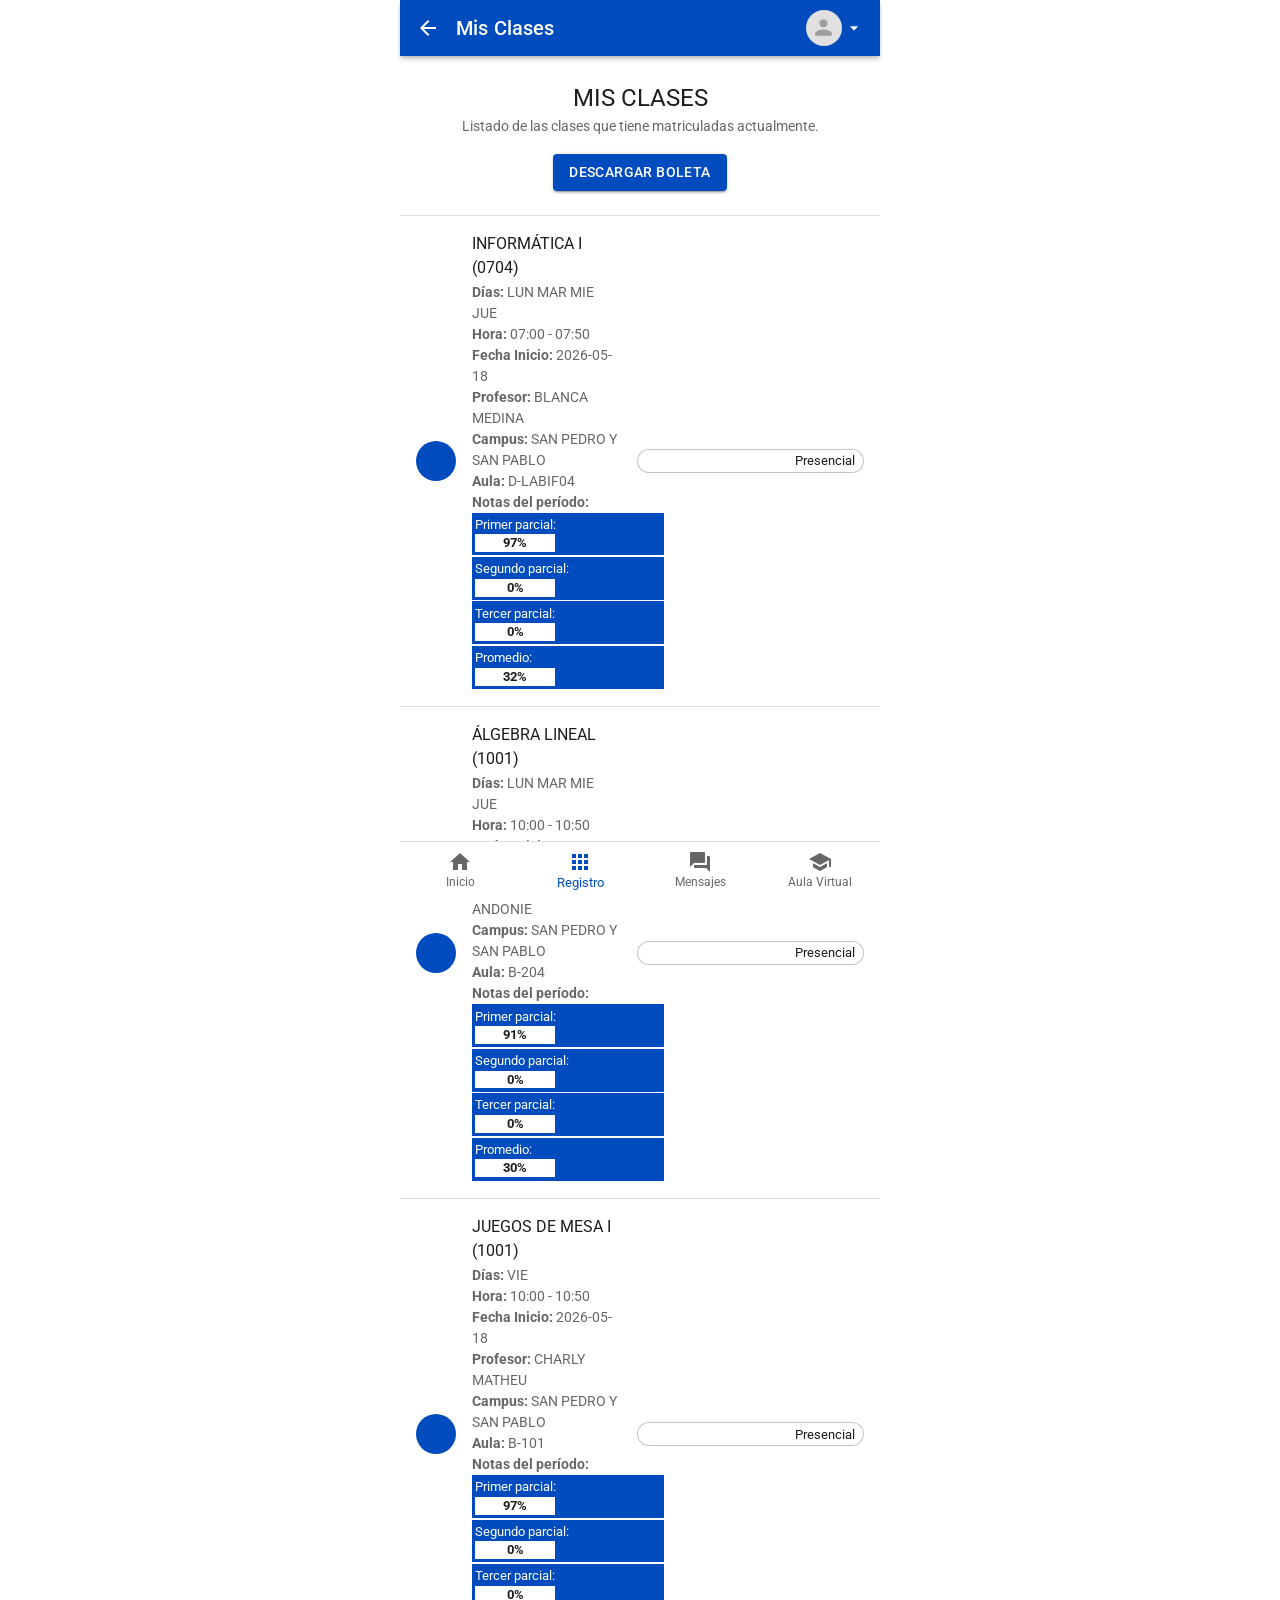
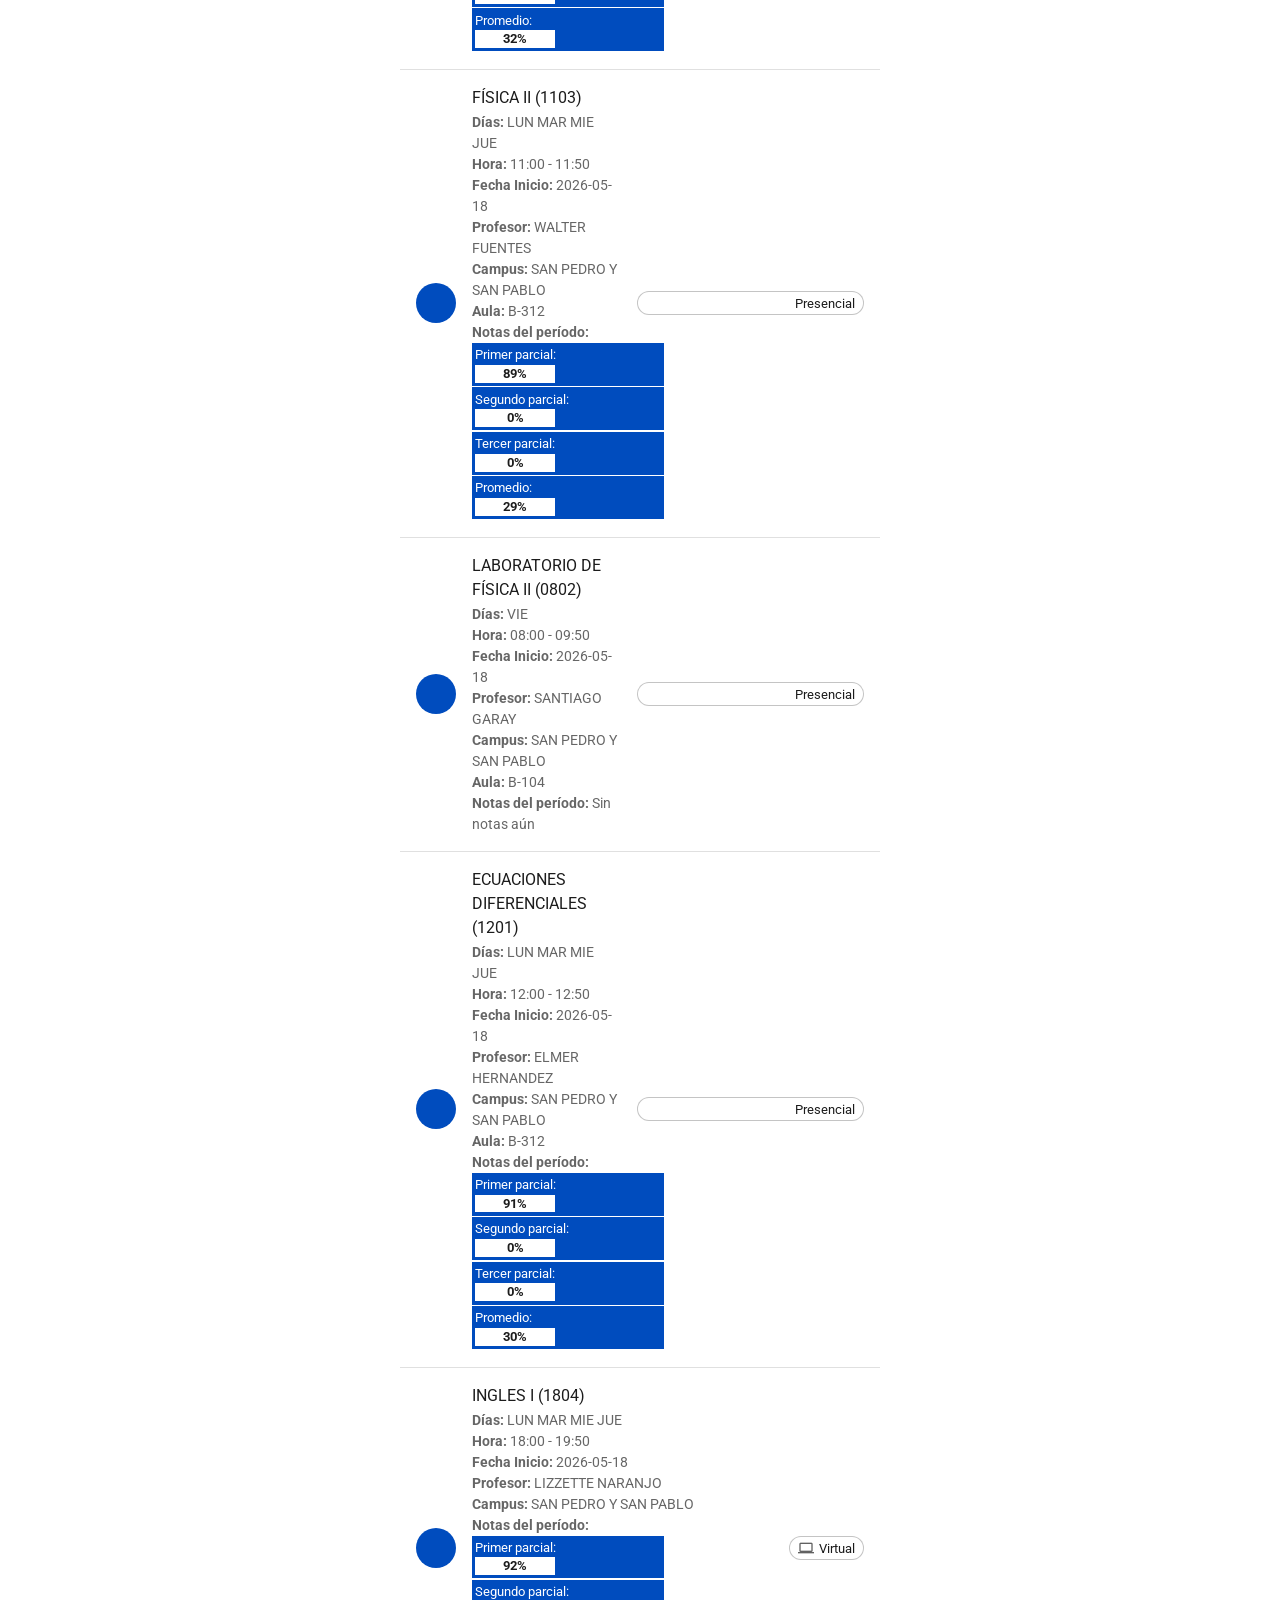
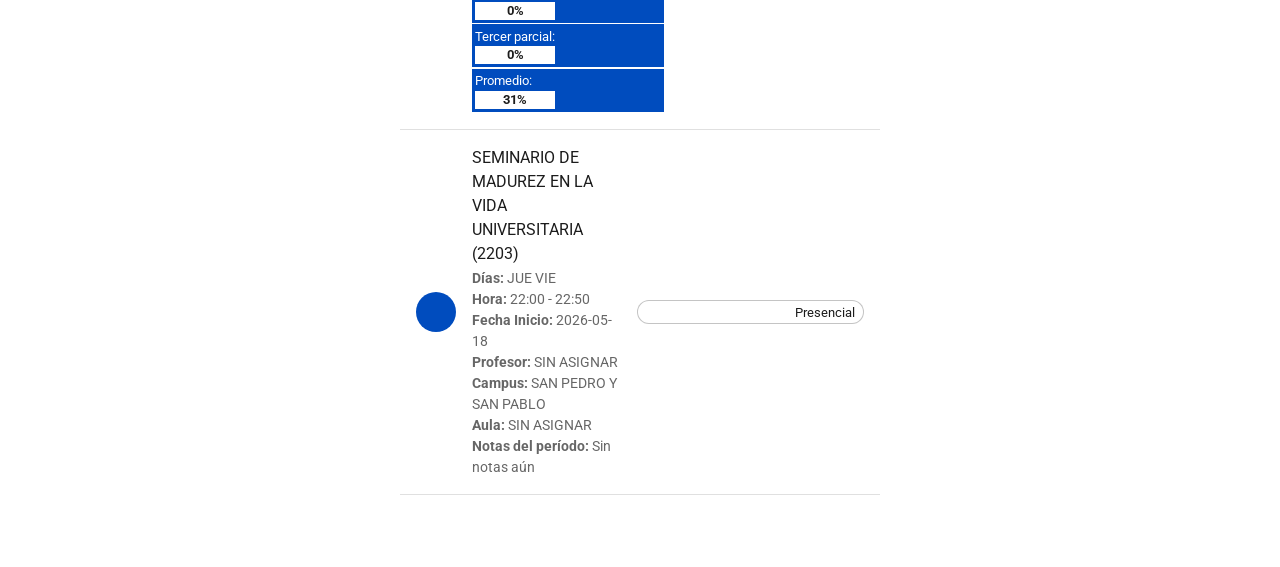
==== commit c3f958b8: "Agregar interacciones: drawer lateral, menú de avatar, ripple y ajuste de tamaños Co-Authored-By: Cl" ====
--- a/clases.html
+++ b/clases.html
@@ -11,7 +11,7 @@
 <body>
 
   <header class="appbar">
-    <a href="registro.html" style="color:#fff;display:flex"><span class="material-icons">arrow_back</span></a>
+    <a href="registro.html" id="btn-atras" style="color:#fff;display:flex"><span class="material-icons">arrow_back</span></a>
     <h1>Mis Clases</h1>
     <div class="avatar">
       <div class="foto"></div>
@@ -196,5 +196,11 @@
     </a>
   </nav>
 
+  <div class="menu-avatar">
+    <a href="#"><span class="material-icons">person</span>Perfil</a>
+    <a href="#"><span class="material-icons">power_settings_new</span>Cerrar sesión</a>
+  </div>
+
+  <script src="app.js"></script>
 </body>
 </html>
--- a/styles.css
+++ b/styles.css
@@ -195,8 +195,8 @@
 .menu-lista a {
   display: flex;
   align-items: center;
-  gap: 16px;
-  padding: 14px 16px;
+  gap: 18px;
+  padding: 18px 16px;
   text-decoration: none;
   color: inherit;
 }
@@ -205,8 +205,8 @@
 
 .menu-icono {
   flex-shrink: 0;
-  width: 40px;
-  height: 40px;
+  width: 44px;
+  height: 44px;
   border-radius: 50%;
   background: var(--azul);
   color: #fff;
@@ -218,7 +218,7 @@
 .menu-icono .material-icons { font-size: 22px; }
 
 .menu-texto h3 {
-  font-size: 1rem;
+  font-size: 1.05rem;
   font-weight: 400;
   line-height: 1.5;
 }
@@ -342,6 +342,121 @@
 }
 
 .chip .material-icons { font-size: 16px; color: #616161; }
+
+/* ---------- Ripple (MuiTouchRipple) ---------- */
+.ripple {
+  position: relative;
+  overflow: hidden;
+}
+
+.ripple-wave {
+  position: absolute;
+  border-radius: 50%;
+  background: currentColor;
+  opacity: .25;
+  pointer-events: none;
+  transform: scale(0);
+  animation: onda .55s ease-out forwards;
+}
+
+@keyframes onda {
+  to { transform: scale(1); opacity: 0; }
+}
+
+/* ---------- Menú lateral (MuiDrawer) ---------- */
+.overlay {
+  position: fixed;
+  inset: 0;
+  background: rgba(0,0,0,.5);
+  opacity: 0;
+  pointer-events: none;
+  transition: opacity .25s;
+  z-index: 20;
+}
+
+.overlay.visible { opacity: 1; pointer-events: auto; }
+
+.drawer {
+  position: fixed;
+  top: 0;
+  bottom: 0;
+  left: 0;
+  width: 280px;
+  max-width: 80%;
+  background: #fff;
+  z-index: 21;
+  transform: translateX(-100%);
+  transition: transform .25s ease-out;
+  box-shadow: 0 8px 10px -5px rgba(0,0,0,.2), 0 16px 24px 2px rgba(0,0,0,.14);
+  overflow-y: auto;
+}
+
+.drawer.abierto { transform: translateX(0); }
+
+.drawer .drawer-logo {
+  height: 64px;
+  background: var(--azul);
+  color: #fff;
+  display: flex;
+  align-items: center;
+  justify-content: center;
+  font-weight: 700;
+  font-size: 1.15rem;
+  letter-spacing: 3px;
+}
+
+.drawer nav a {
+  display: flex;
+  align-items: center;
+  gap: 24px;
+  padding: 12px 16px;
+  text-decoration: none;
+  color: var(--texto);
+  font-size: 1rem;
+}
+
+.drawer nav a .material-icons { color: rgba(0,0,0,.54); font-size: 24px; }
+
+.drawer nav a.seleccionado { background: rgba(0,76,190,.08); }
+
+.drawer nav a .mini-chip {
+  margin-left: auto;
+  background: #e0e0e0;
+  border-radius: 12px;
+  font-size: .75rem;
+  padding: 2px 8px;
+}
+
+/* ---------- Menú del avatar (MuiMenu) ---------- */
+.avatar { cursor: pointer; }
+
+.menu-avatar {
+  position: fixed;
+  top: 56px;
+  right: 8px;
+  background: #fff;
+  border-radius: 4px;
+  box-shadow: 0 5px 5px -3px rgba(0,0,0,.2), 0 8px 10px 1px rgba(0,0,0,.14), 0 3px 14px 2px rgba(0,0,0,.12);
+  z-index: 22;
+  padding: 8px 0;
+  min-width: 180px;
+  display: none;
+}
+
+.menu-avatar.visible { display: block; }
+
+.menu-avatar a {
+  display: flex;
+  align-items: center;
+  gap: 12px;
+  padding: 8px 16px;
+  text-decoration: none;
+  color: var(--texto);
+  font-size: 1rem;
+}
+
+.menu-avatar a:active { background: rgba(0,0,0,.04); }
+.menu-avatar a .material-icons { font-size: 20px; color: rgba(0,0,0,.54); }
 
 /* ---------- Barra inferior (MuiBottomNavigation) ---------- */
 .navbar {
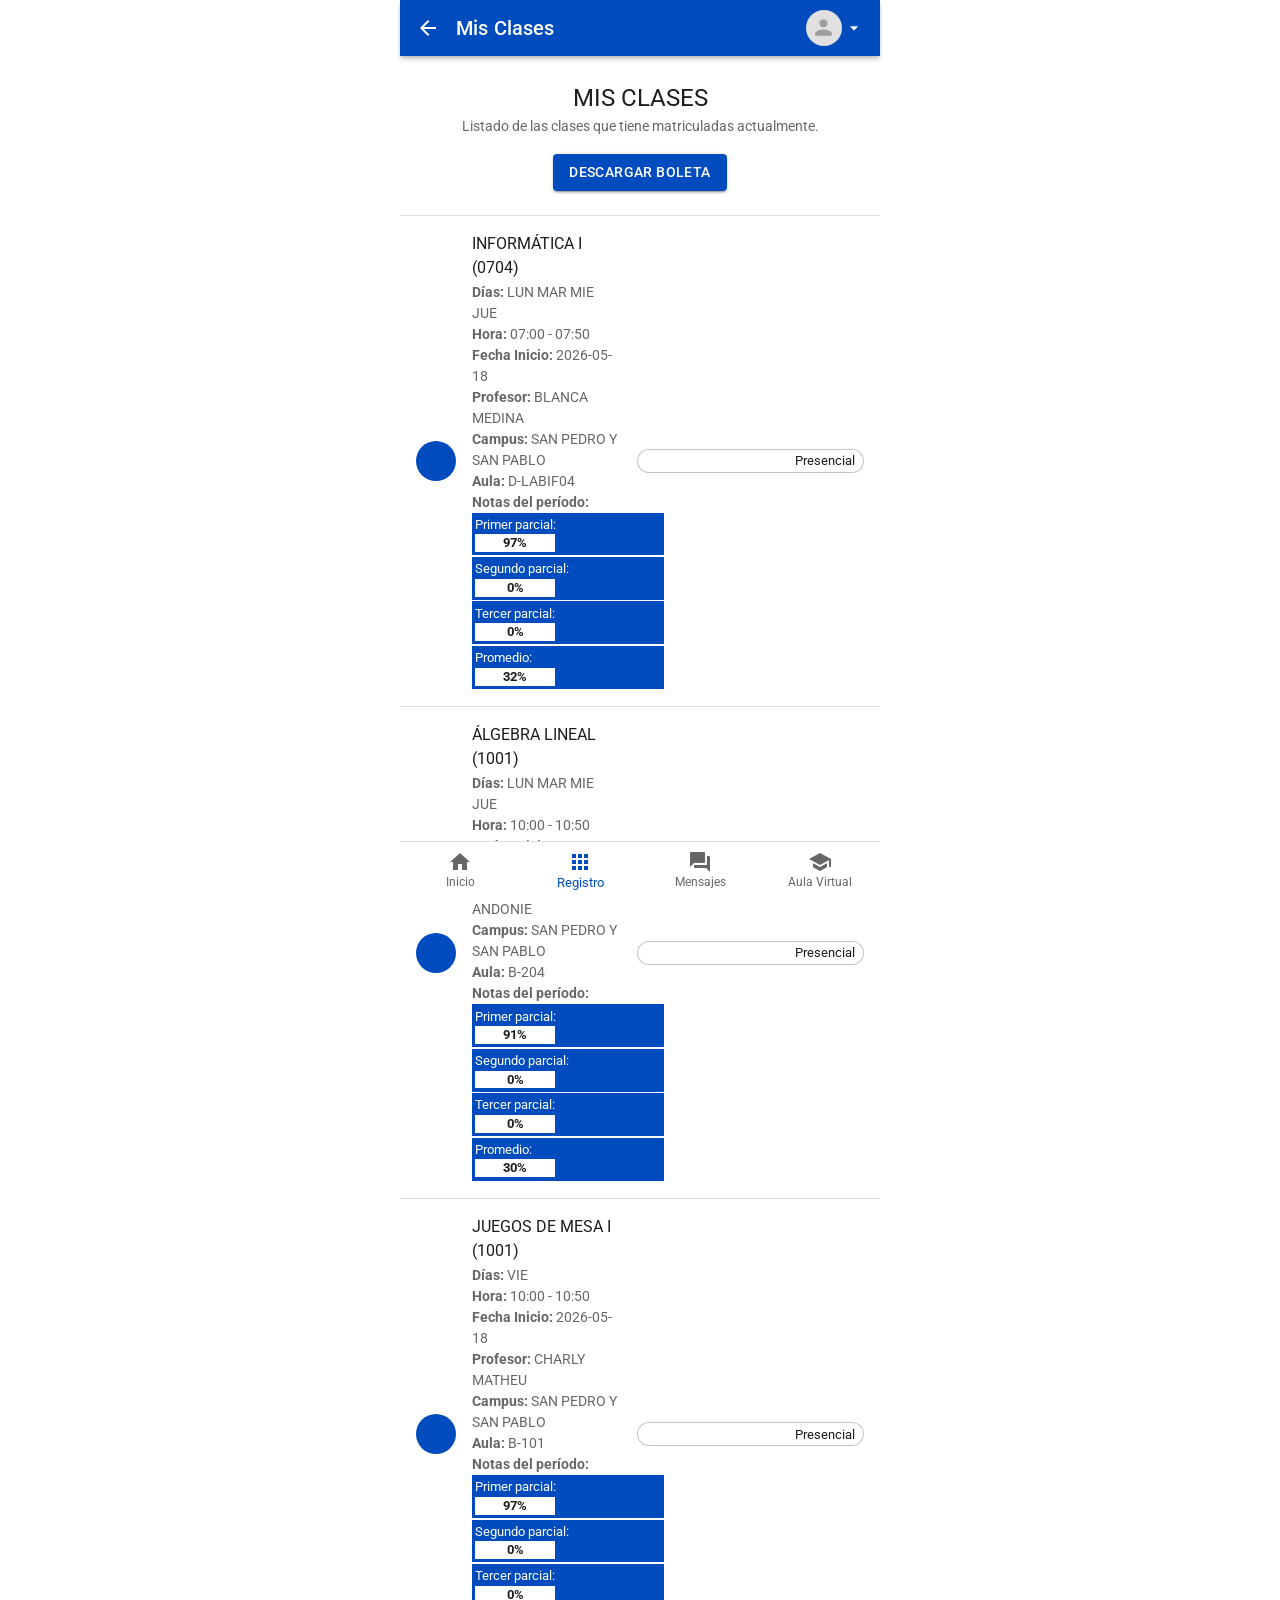
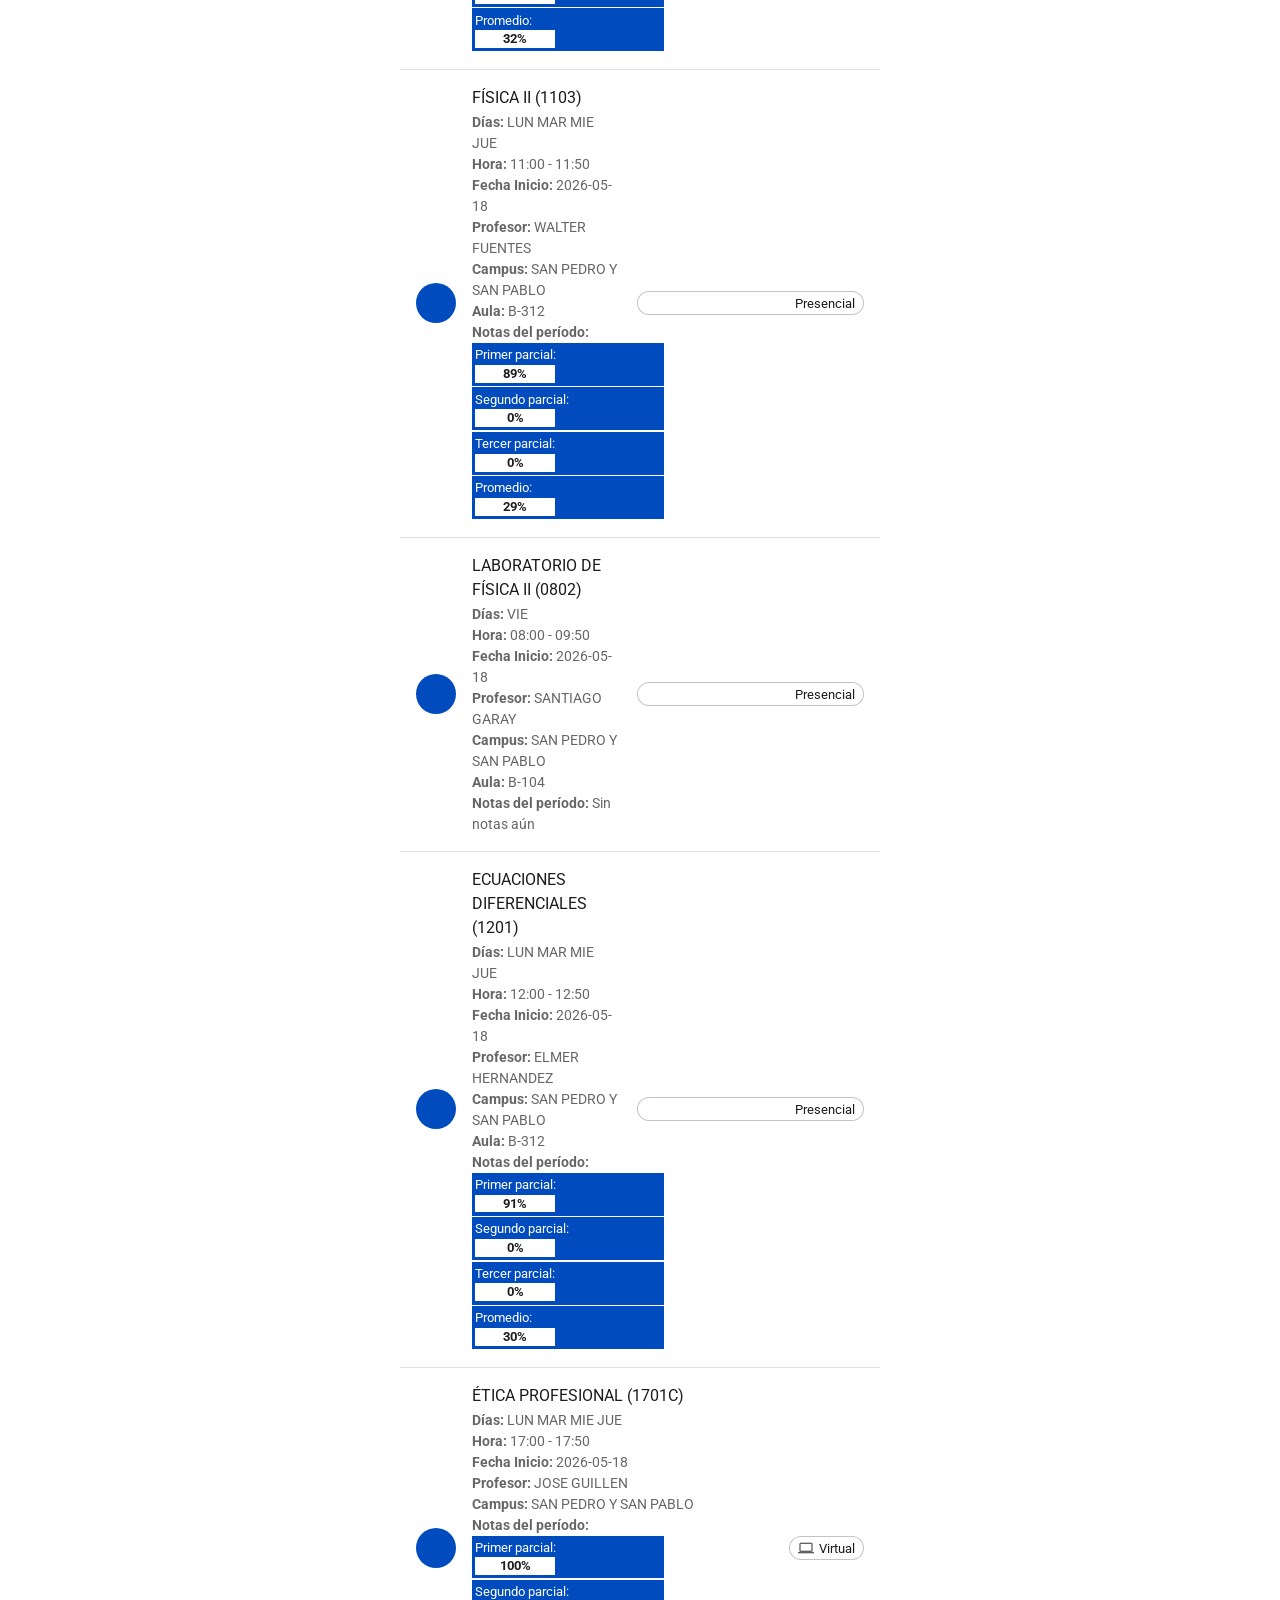
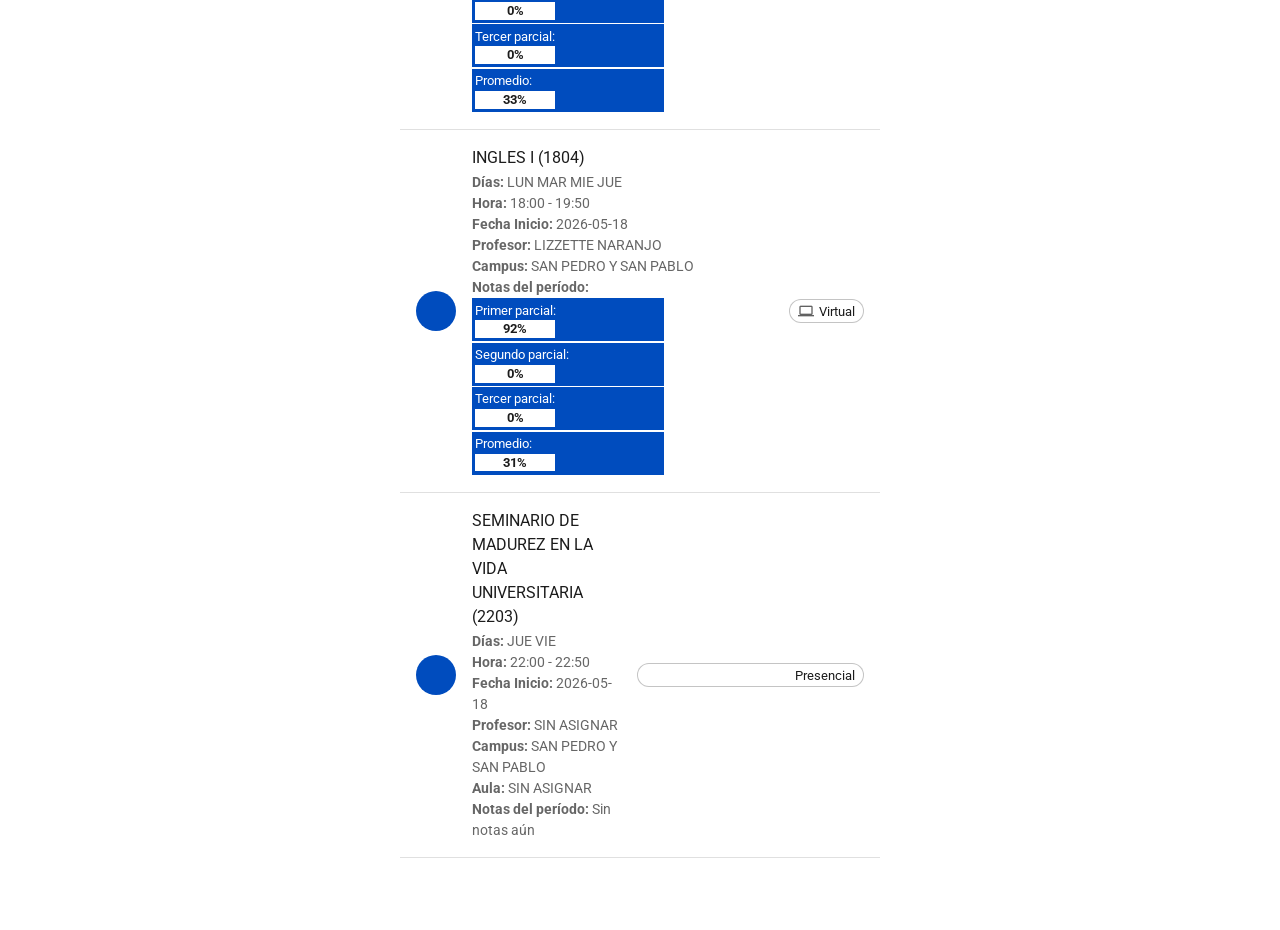
==== commit 509999e3: "Agregar Ética Profesional a Mis Clases Co-Authored-By: Claude Fable 5 <noreply@anthropic.com> Claude" ====
--- a/clases.html
+++ b/clases.html
@@ -142,6 +142,25 @@
     <span class="chip"><span class="material-icons">apartment</span>Presencial</span>
   </article>
 
+  <!-- ÉTICA PROFESIONAL -->
+  <article class="clase">
+    <div class="clase-icono"><span class="material-icons">backpack</span></div>
+    <div class="clase-info">
+      <h3>ÉTICA PROFESIONAL (1701C)</h3>
+      <div class="dato"><b>Días:</b> LUN MAR MIE JUE</div>
+      <div class="dato"><b>Hora:</b> 17:00 - 17:50</div>
+      <div class="dato"><b>Fecha Inicio:</b> 2026-05-18</div>
+      <div class="dato"><b>Profesor:</b> JOSE GUILLEN</div>
+      <div class="dato"><b>Campus:</b> SAN PEDRO Y SAN PABLO</div>
+      <div class="dato"><b>Notas del período:</b></div>
+      <div class="tablanota"><label>Primer parcial: </label><span>100%</span></div>
+      <div class="tablanota"><label>Segundo parcial: </label><span>0%</span></div>
+      <div class="tablanota"><label>Tercer parcial: </label><span>0%</span></div>
+      <div class="tablanota"><label>Promedio: </label><span>33%</span></div>
+    </div>
+    <span class="chip"><span class="material-icons">laptop</span>Virtual</span>
+  </article>
+
   <!-- INGLES I -->
   <article class="clase">
     <div class="clase-icono"><span class="material-icons">backpack</span></div>
